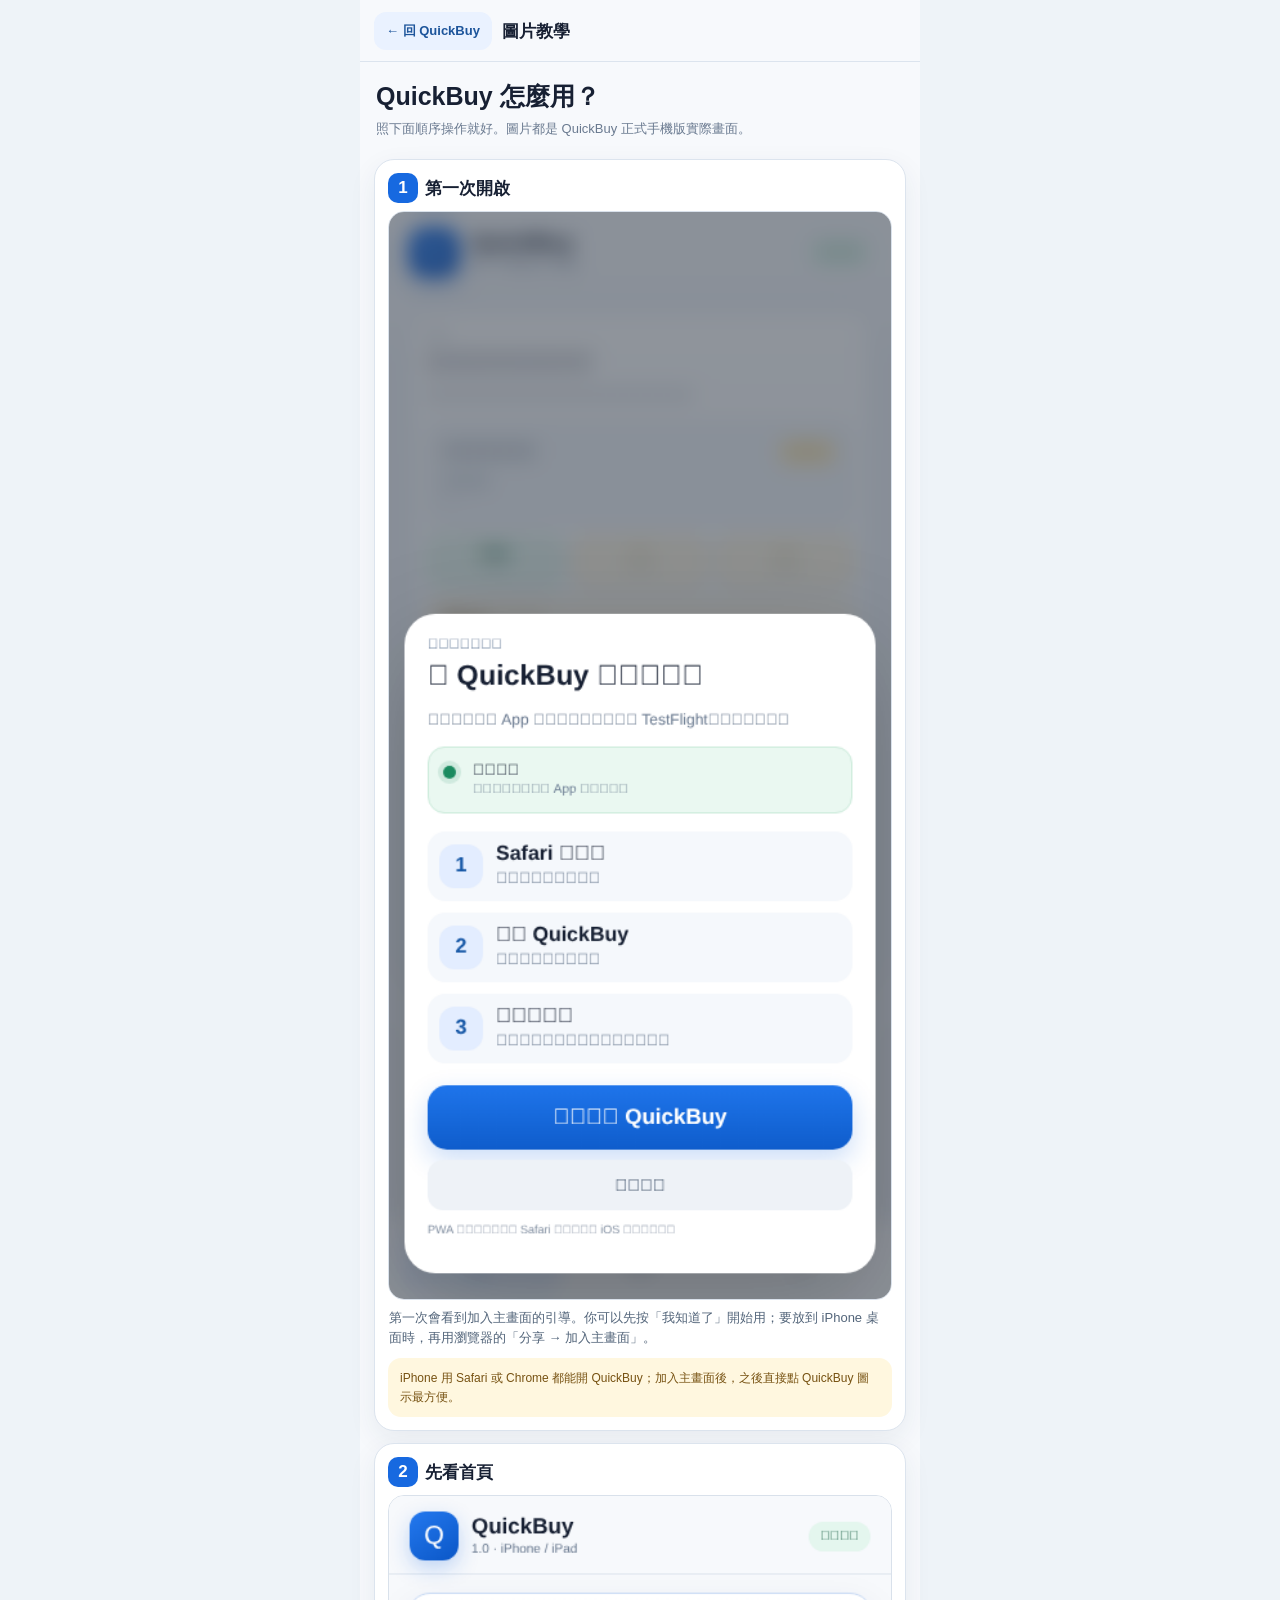
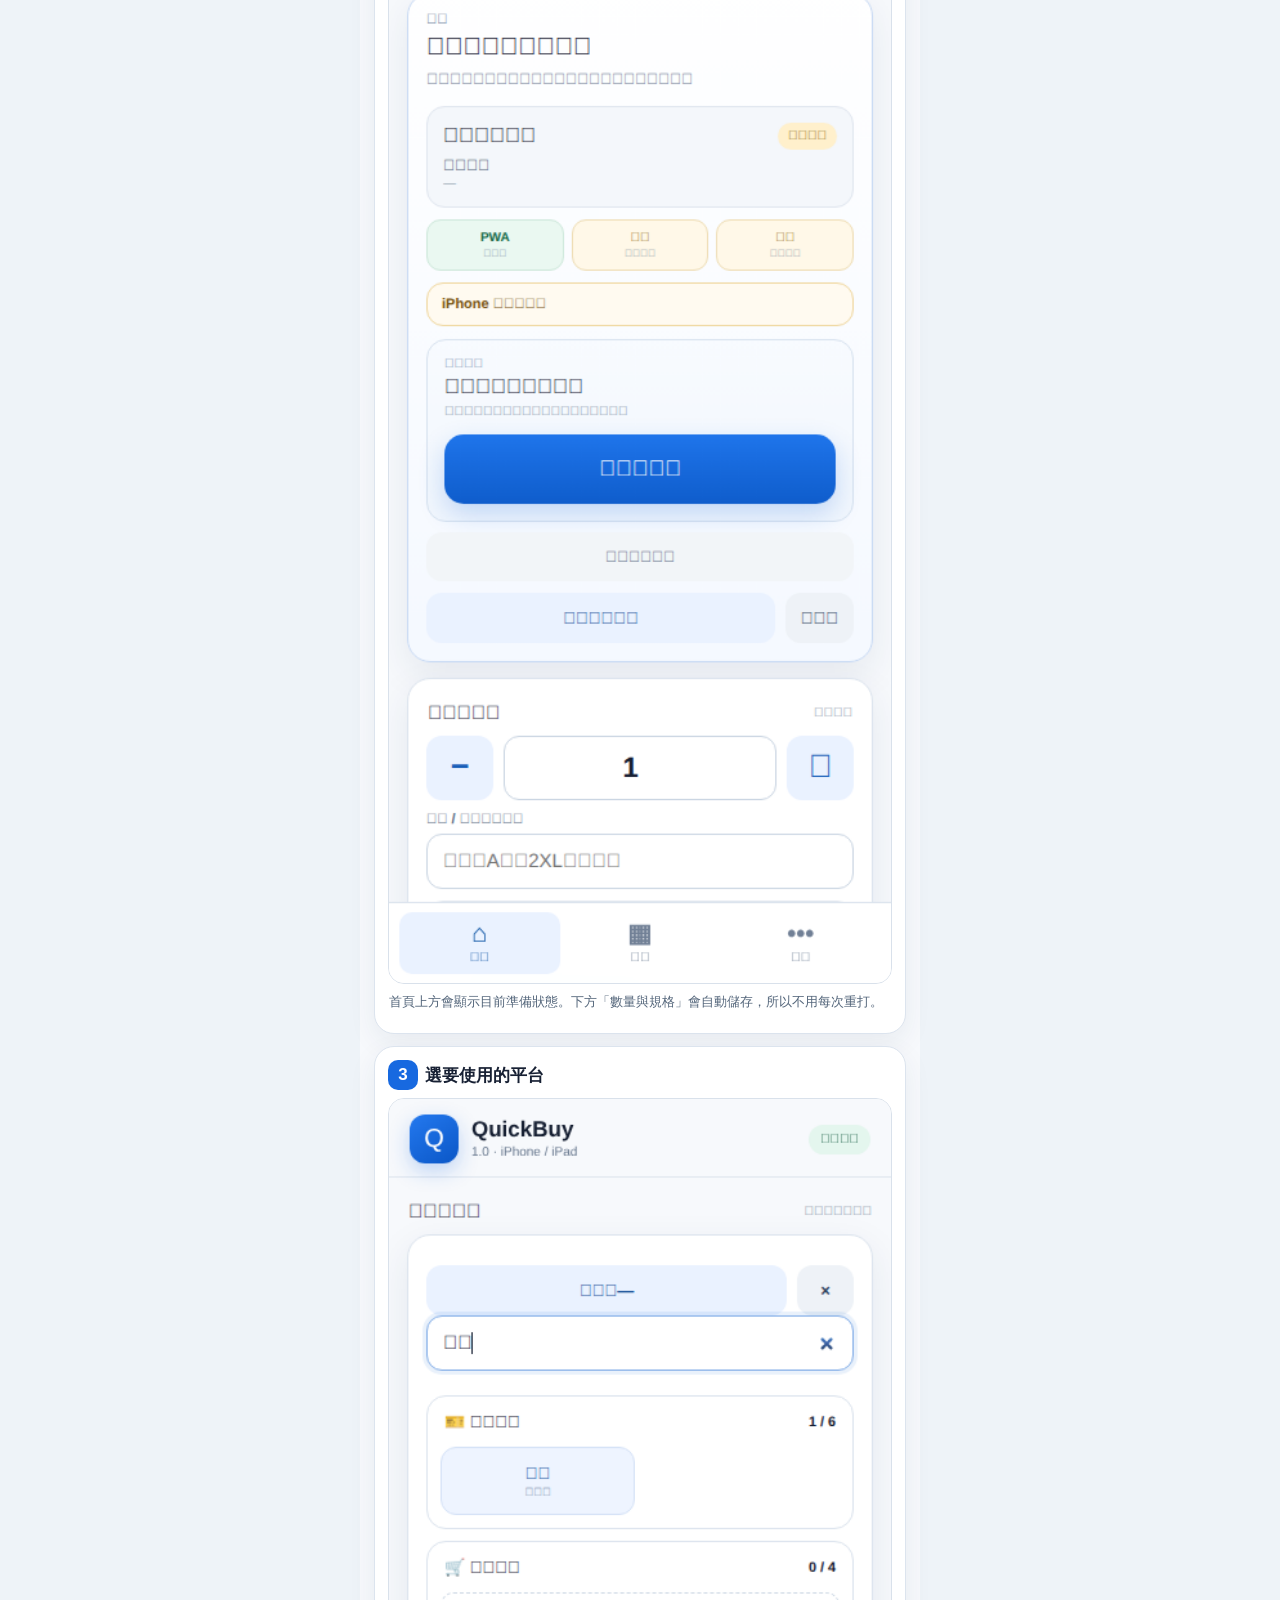
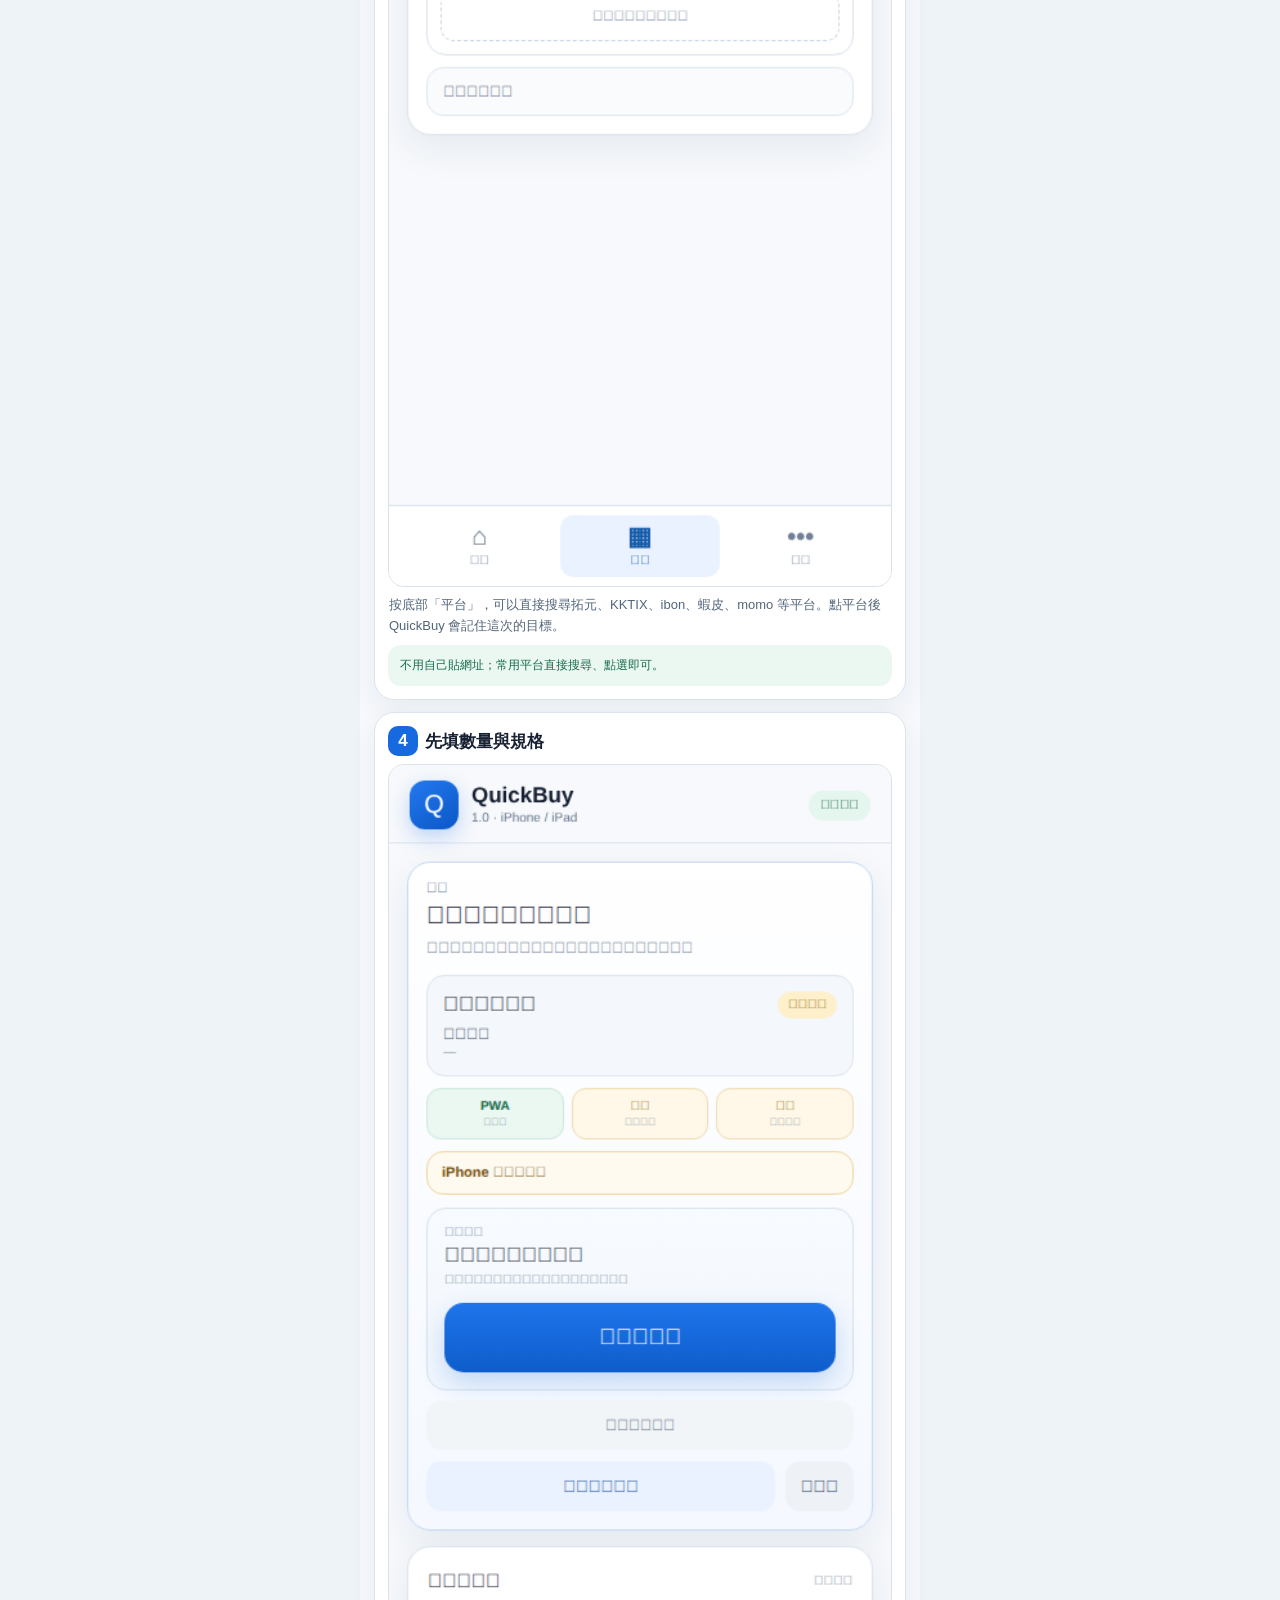
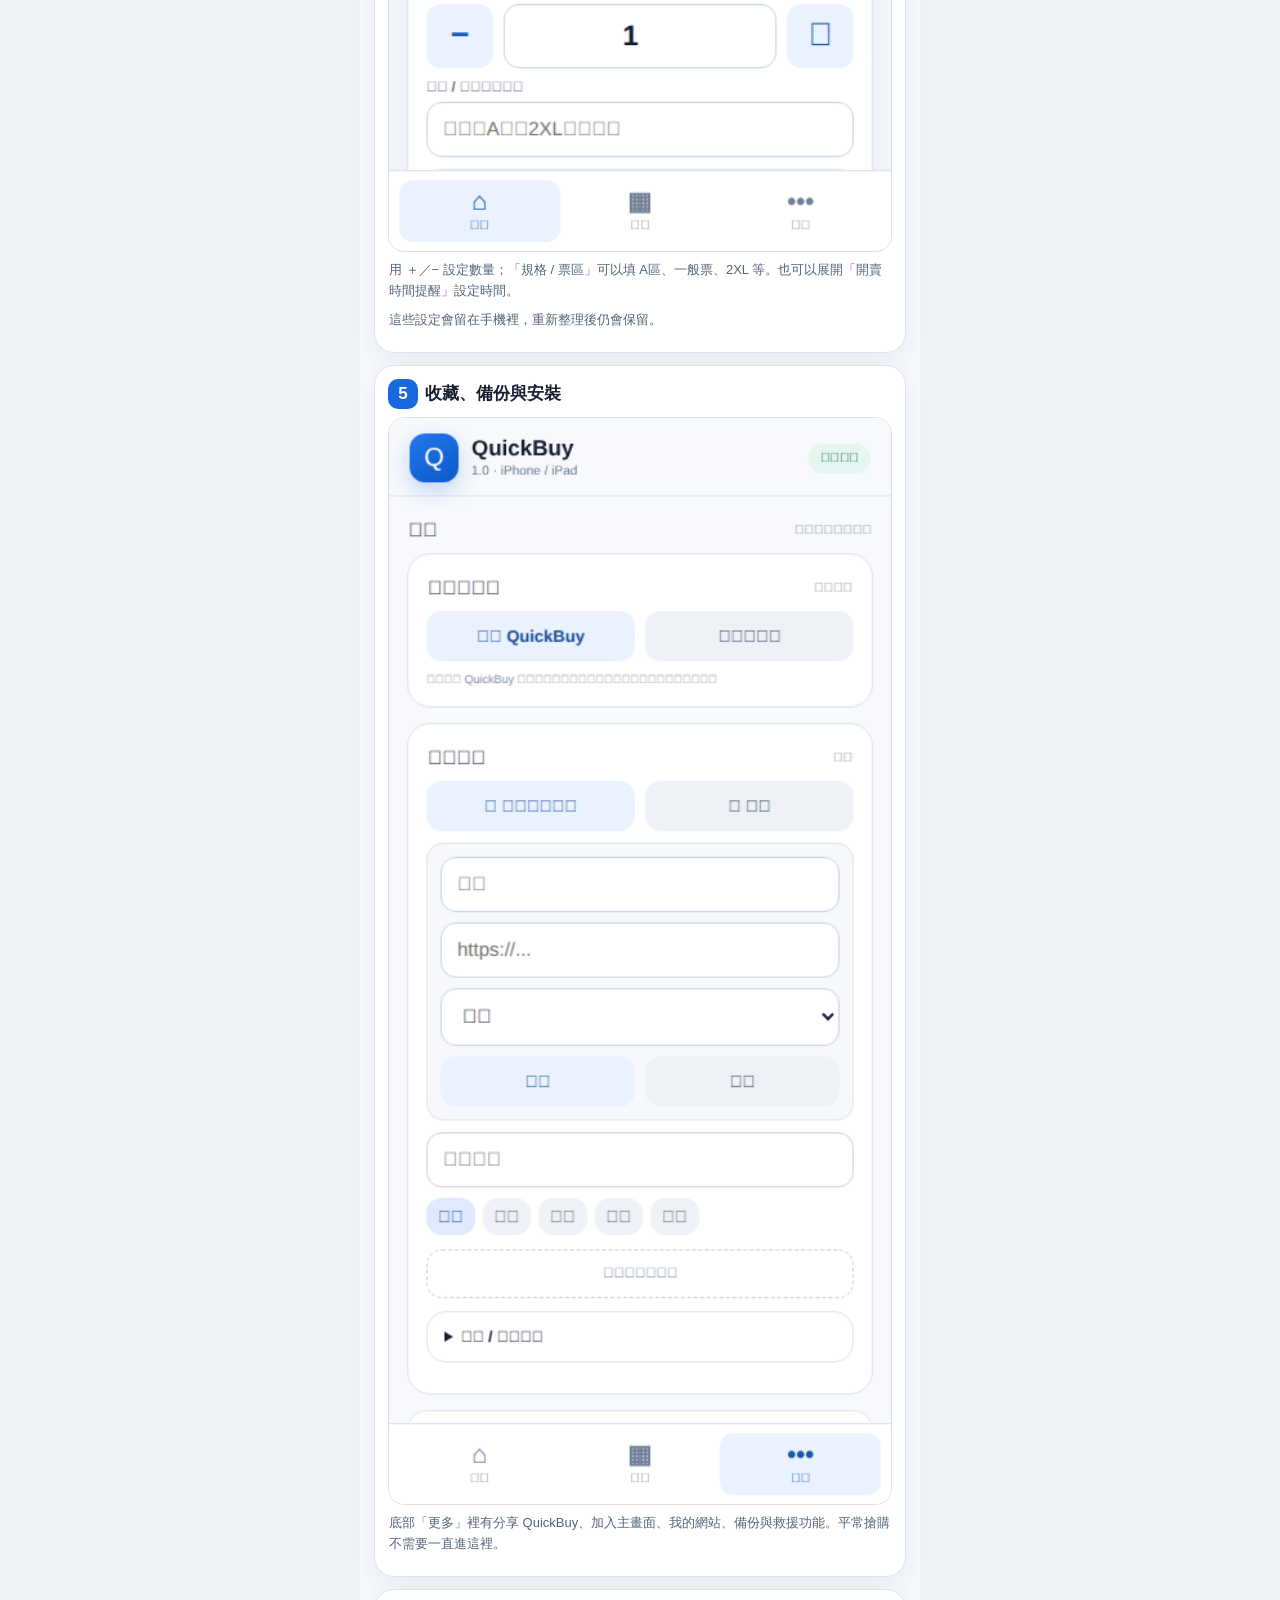
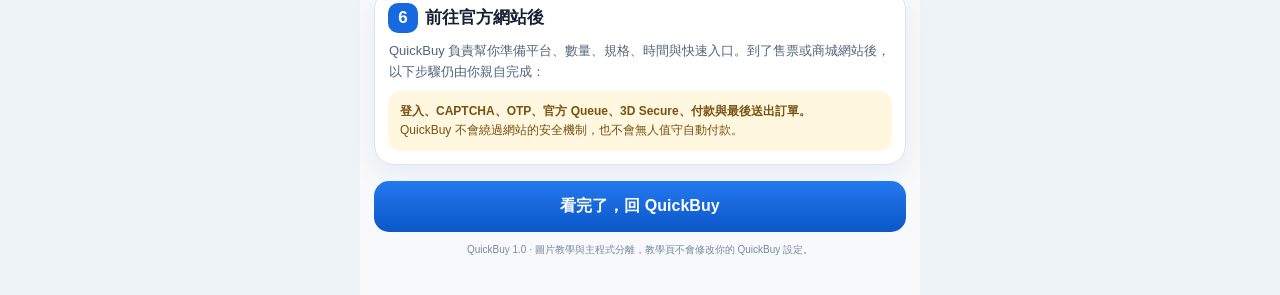
==== docs/tutorial.html @ 71e139f9 "Add standalone QuickBuy image tutorial" ====
<!doctype html>
<html lang="zh-Hant">
<head>
<meta charset="utf-8">
<meta name="viewport" content="width=device-width,initial-scale=1,viewport-fit=cover">
<meta name="theme-color" content="#1769e0">
<title>QuickBuy 圖片教學</title>
<style>
:root{font-family:-apple-system,BlinkMacSystemFont,"SF Pro Text","PingFang TC","Noto Sans TC",sans-serif;color:#172033;background:#eef3f8;--blue:#1769e0;--line:#dce4ee;--muted:#6a7a90}
*{box-sizing:border-box}body{margin:0;background:#eef3f8}.wrap{max-width:560px;margin:0 auto;min-height:100vh;background:#f7f9fc;padding:0 14px calc(28px + env(safe-area-inset-bottom))}
.top{position:sticky;top:0;z-index:10;margin:0 -14px;padding:calc(12px + env(safe-area-inset-top)) 14px 11px;background:#f7f9fcf2;border-bottom:1px solid var(--line);backdrop-filter:blur(14px);display:flex;align-items:center;gap:10px}
.back{display:inline-flex;text-decoration:none;color:#1d559b;background:#eaf2ff;border-radius:12px;padding:10px 12px;font-weight:800;font-size:13px}.top b{font-size:17px}.hero{padding:18px 2px 8px}.hero h1{font-size:25px;margin:0 0 6px}.hero p{margin:0;color:var(--muted);font-size:13px;line-height:1.55}
.step{background:#fff;border:1px solid var(--line);border-radius:20px;padding:13px;margin:12px 0;box-shadow:0 9px 28px rgba(27,51,84,.07)}
.num{display:inline-grid;place-items:center;width:30px;height:30px;border-radius:10px;background:#1769e0;color:#fff;font-weight:900;margin-right:7px}.step h2{display:flex;align-items:center;font-size:17px;margin:0 0 8px}.step p{font-size:13px;color:#53657a;line-height:1.6;margin:8px 1px}
.shot{display:block;width:100%;height:auto;border-radius:16px;border:1px solid #d9e1eb;background:#eef3f8}
.tip{padding:11px 12px;border-radius:13px;background:#fff7df;color:#775212;font-size:12px;line-height:1.55;margin-top:9px}
.good{background:#eaf8f1;color:#176b4b}.cta{display:block;text-align:center;text-decoration:none;background:linear-gradient(#2479ef,#0b57c7);color:#fff;border-radius:15px;padding:15px;font-weight:900;font-size:16px;margin:16px 0 8px}.small{text-align:center;color:#7a899b;font-size:10px;line-height:1.5}
</style>
</head>
<body><main class="wrap">
<header class="top"><a class="back" href="./">← 回 QuickBuy</a><b>圖片教學</b></header>
<section class="hero"><h1>QuickBuy 怎麼用？</h1><p>照下面順序操作就好。圖片都是 QuickBuy 正式手機版實際畫面。</p></section>

<section class="step"><h2><span class="num">1</span>第一次開啟</h2>
<img class="shot" src="tutorial/01-first-open.png" alt="QuickBuy 第一次開啟畫面">
<p>第一次會看到加入主畫面的引導。你可以先按「我知道了」開始用；要放到 iPhone 桌面時，再用瀏覽器的「分享 → 加入主畫面」。</p>
<div class="tip">iPhone 用 Safari 或 Chrome 都能開 QuickBuy；加入主畫面後，之後直接點 QuickBuy 圖示最方便。</div></section>

<section class="step"><h2><span class="num">2</span>先看首頁</h2>
<img class="shot" src="tutorial/02-home.png" alt="QuickBuy 首頁">
<p>首頁上方會顯示目前準備狀態。下方「數量與規格」會自動儲存，所以不用每次重打。</p></section>

<section class="step"><h2><span class="num">3</span>選要使用的平台</h2>
<img class="shot" src="tutorial/03-platform.png" alt="QuickBuy 平台選擇畫面">
<p>按底部「平台」，可以直接搜尋拓元、KKTIX、ibon、蝦皮、momo 等平台。點平台後 QuickBuy 會記住這次的目標。</p>
<div class="tip good">不用自己貼網址；常用平台直接搜尋、點選即可。</div></section>

<section class="step"><h2><span class="num">4</span>先填數量與規格</h2>
<img class="shot" src="tutorial/04-prep.png" alt="QuickBuy 數量與規格設定">
<p>用 ＋／− 設定數量；「規格 / 票區」可以填 A區、一般票、2XL 等。也可以展開「開賣時間提醒」設定時間。</p>
<p>這些設定會留在手機裡，重新整理後仍會保留。</p></section>

<section class="step"><h2><span class="num">5</span>收藏、備份與安裝</h2>
<img class="shot" src="tutorial/05-more.png" alt="QuickBuy 更多功能畫面">
<p>底部「更多」裡有分享 QuickBuy、加入主畫面、我的網站、備份與救援功能。平常搶購不需要一直進這裡。</p></section>

<section class="step"><h2><span class="num">6</span>前往官方網站後</h2>
<p>QuickBuy 負責幫你準備平台、數量、規格、時間與快速入口。到了售票或商城網站後，以下步驟仍由你親自完成：</p>
<div class="tip"><b>登入、CAPTCHA、OTP、官方 Queue、3D Secure、付款與最後送出訂單。</b><br>QuickBuy 不會繞過網站的安全機制，也不會無人值守自動付款。</div></section>

<a class="cta" href="./">看完了，回 QuickBuy</a>
<p class="small">QuickBuy 1.0 · 圖片教學與主程式分離，教學頁不會修改你的 QuickBuy 設定。</p>
</main></body></html>
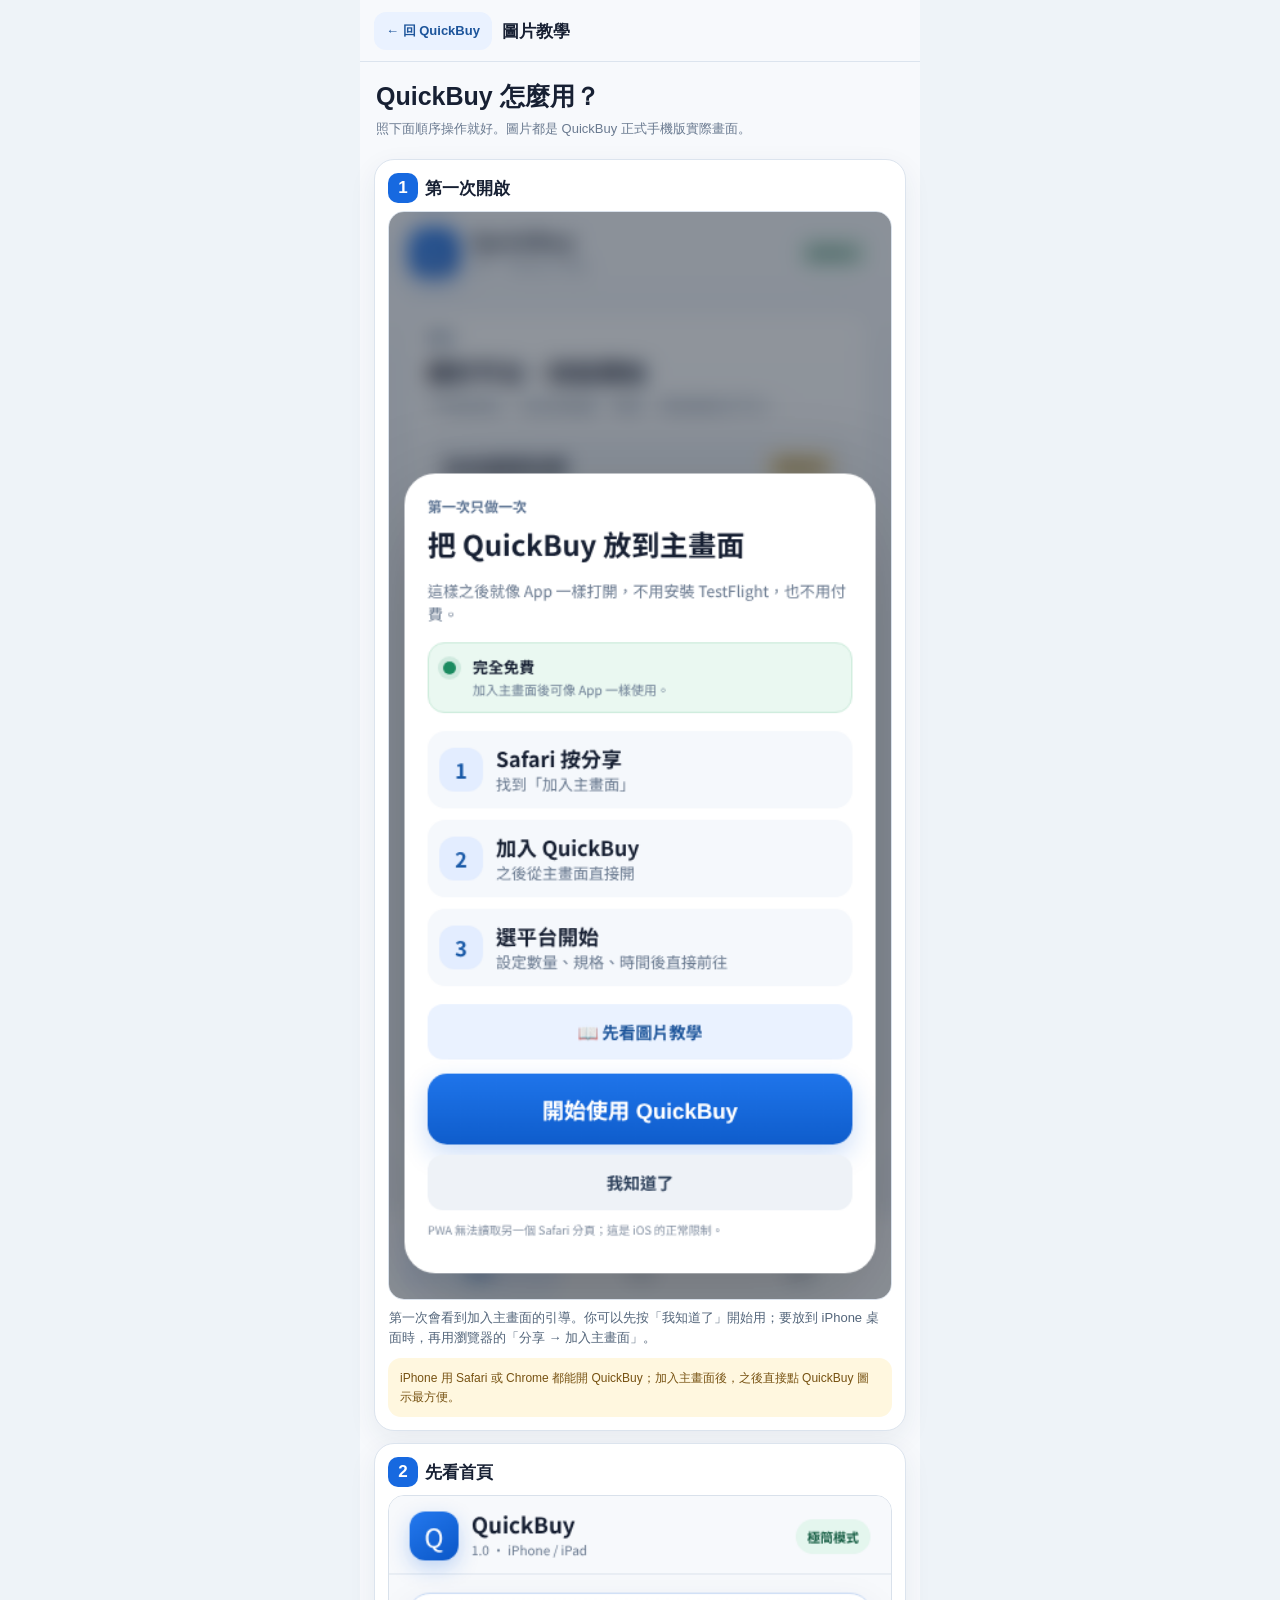
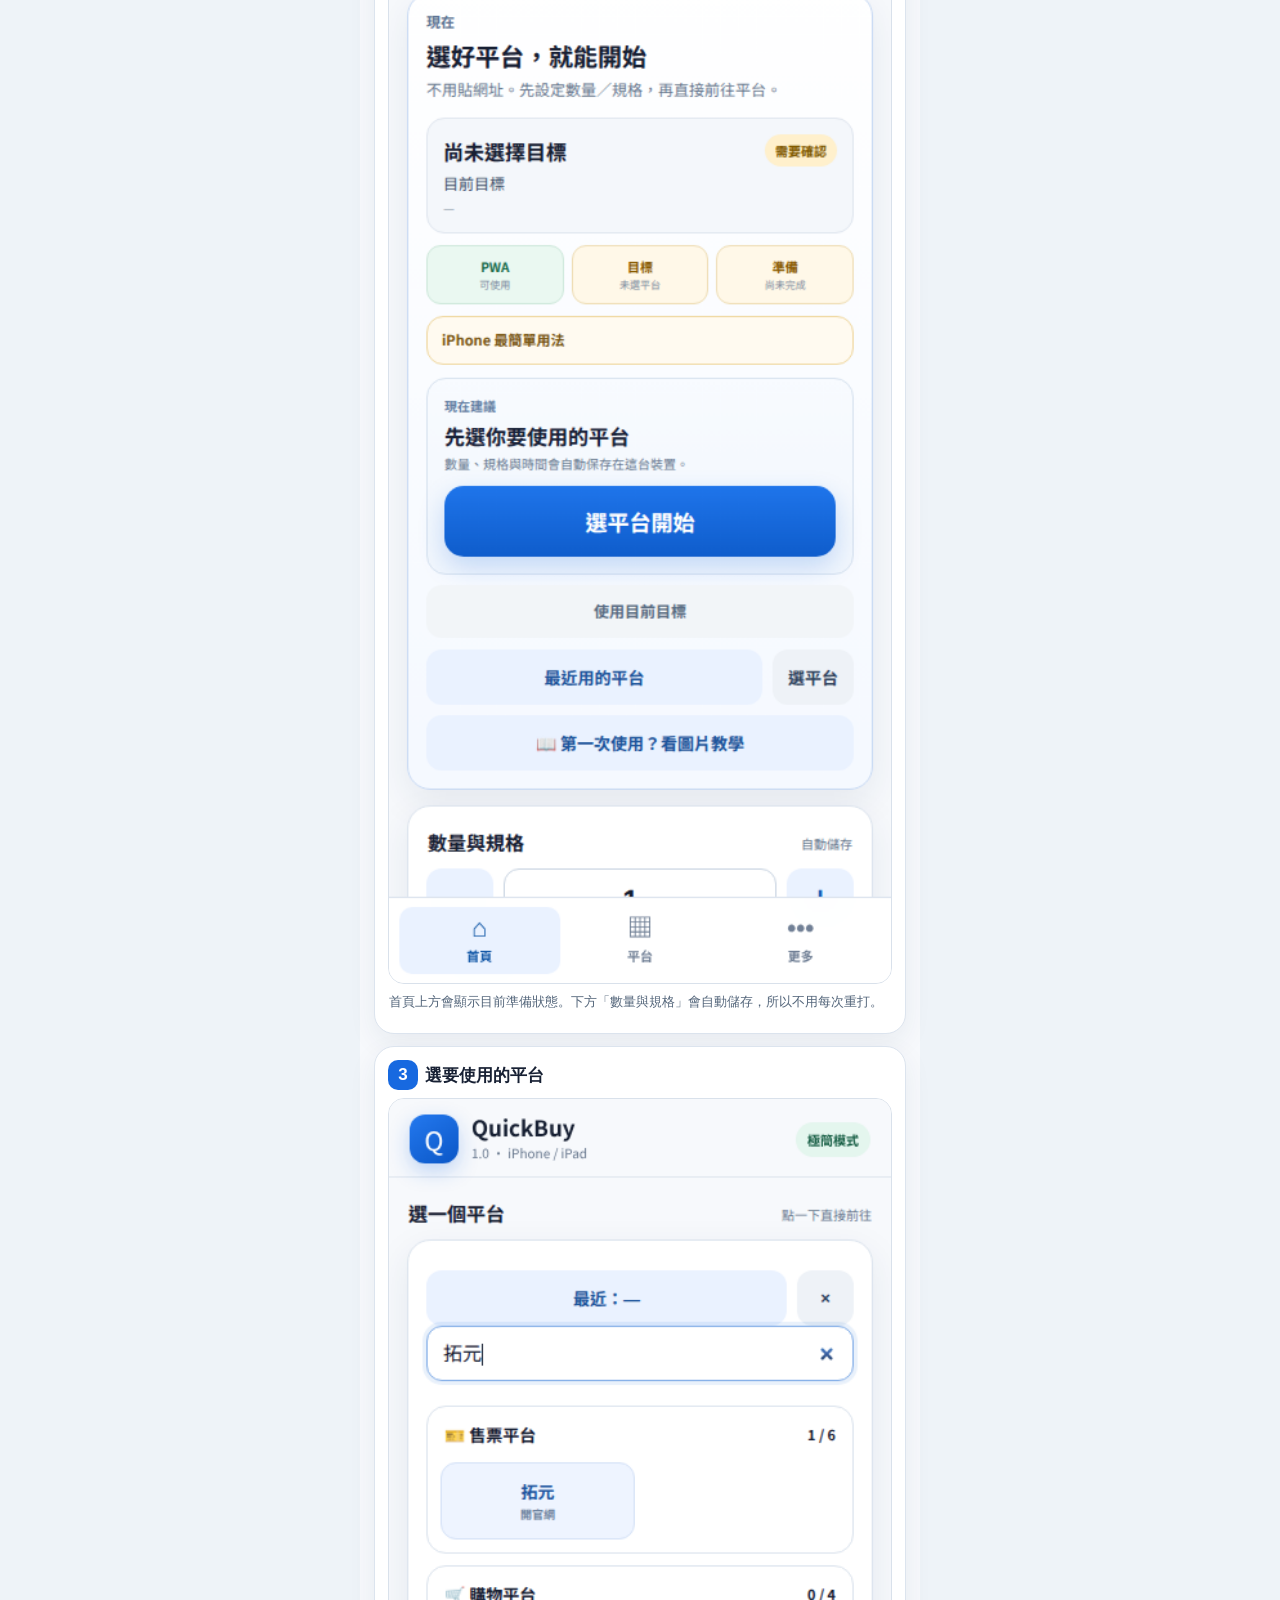
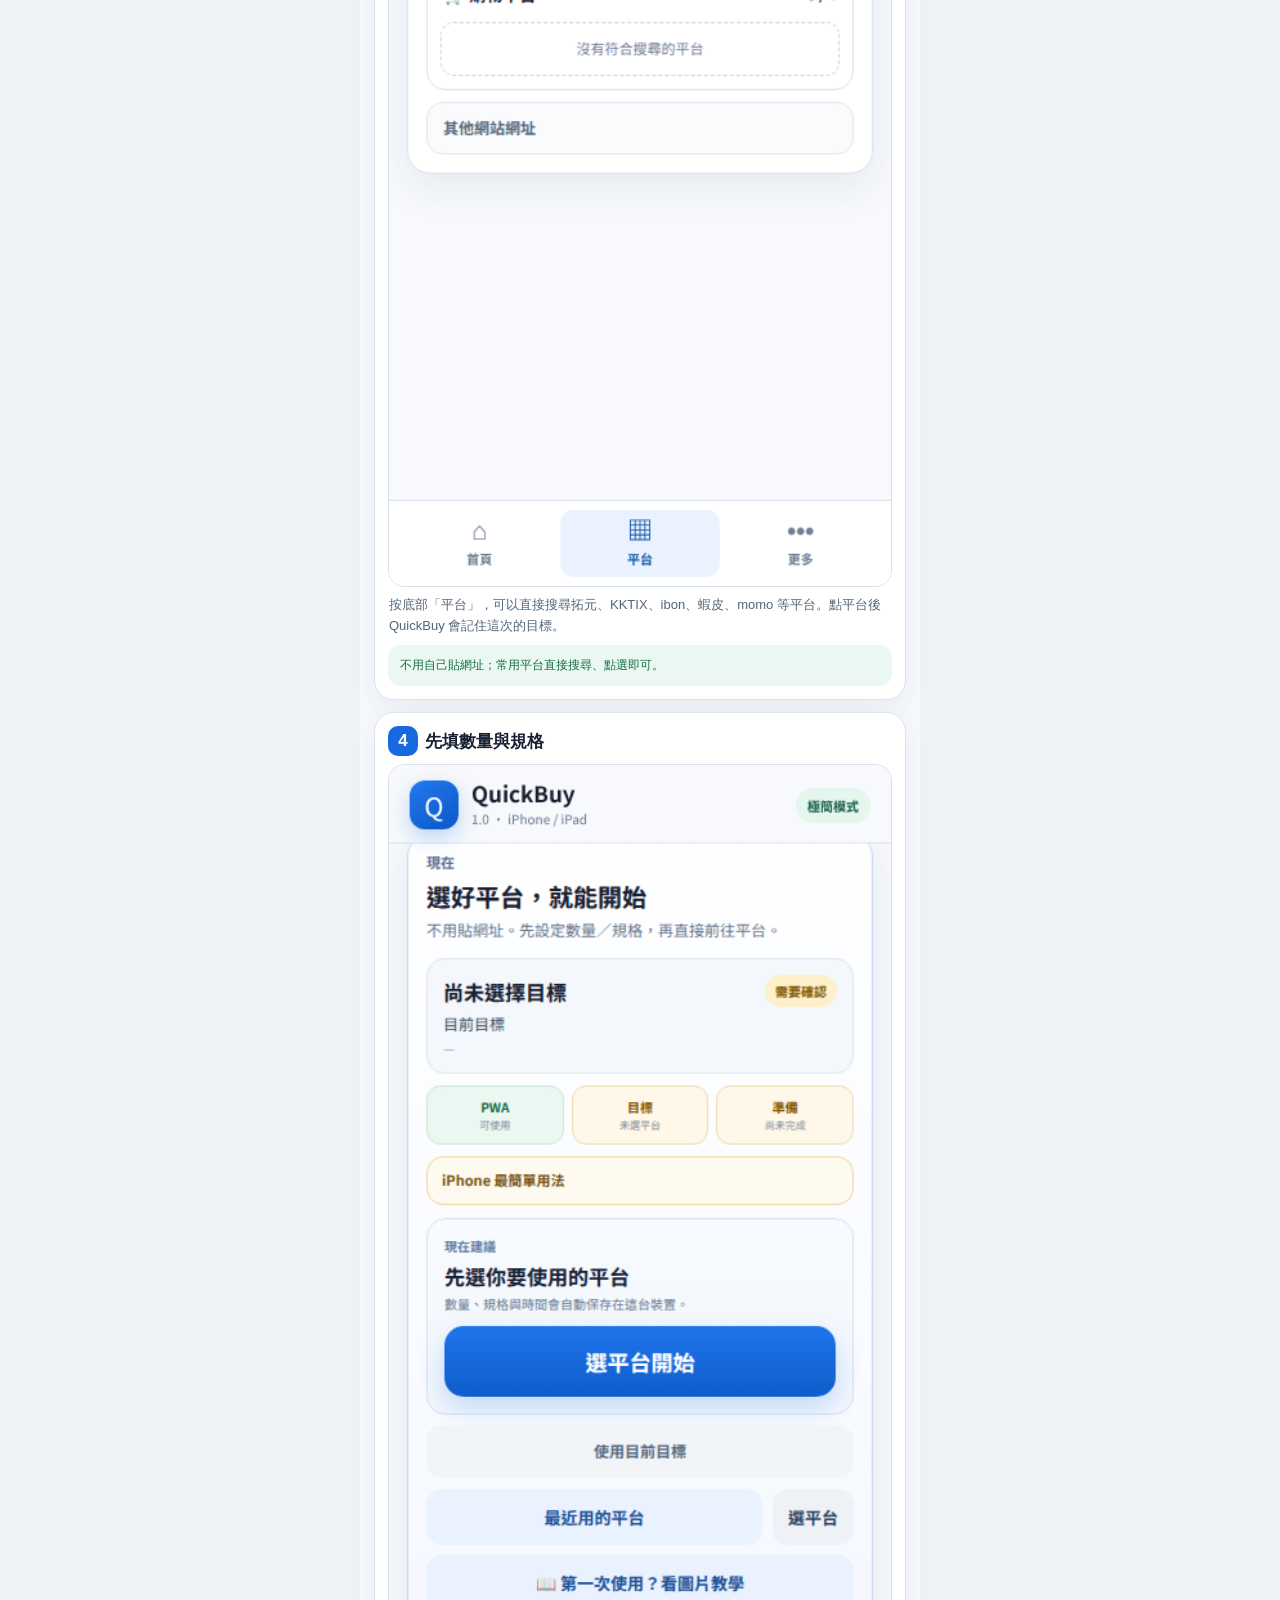
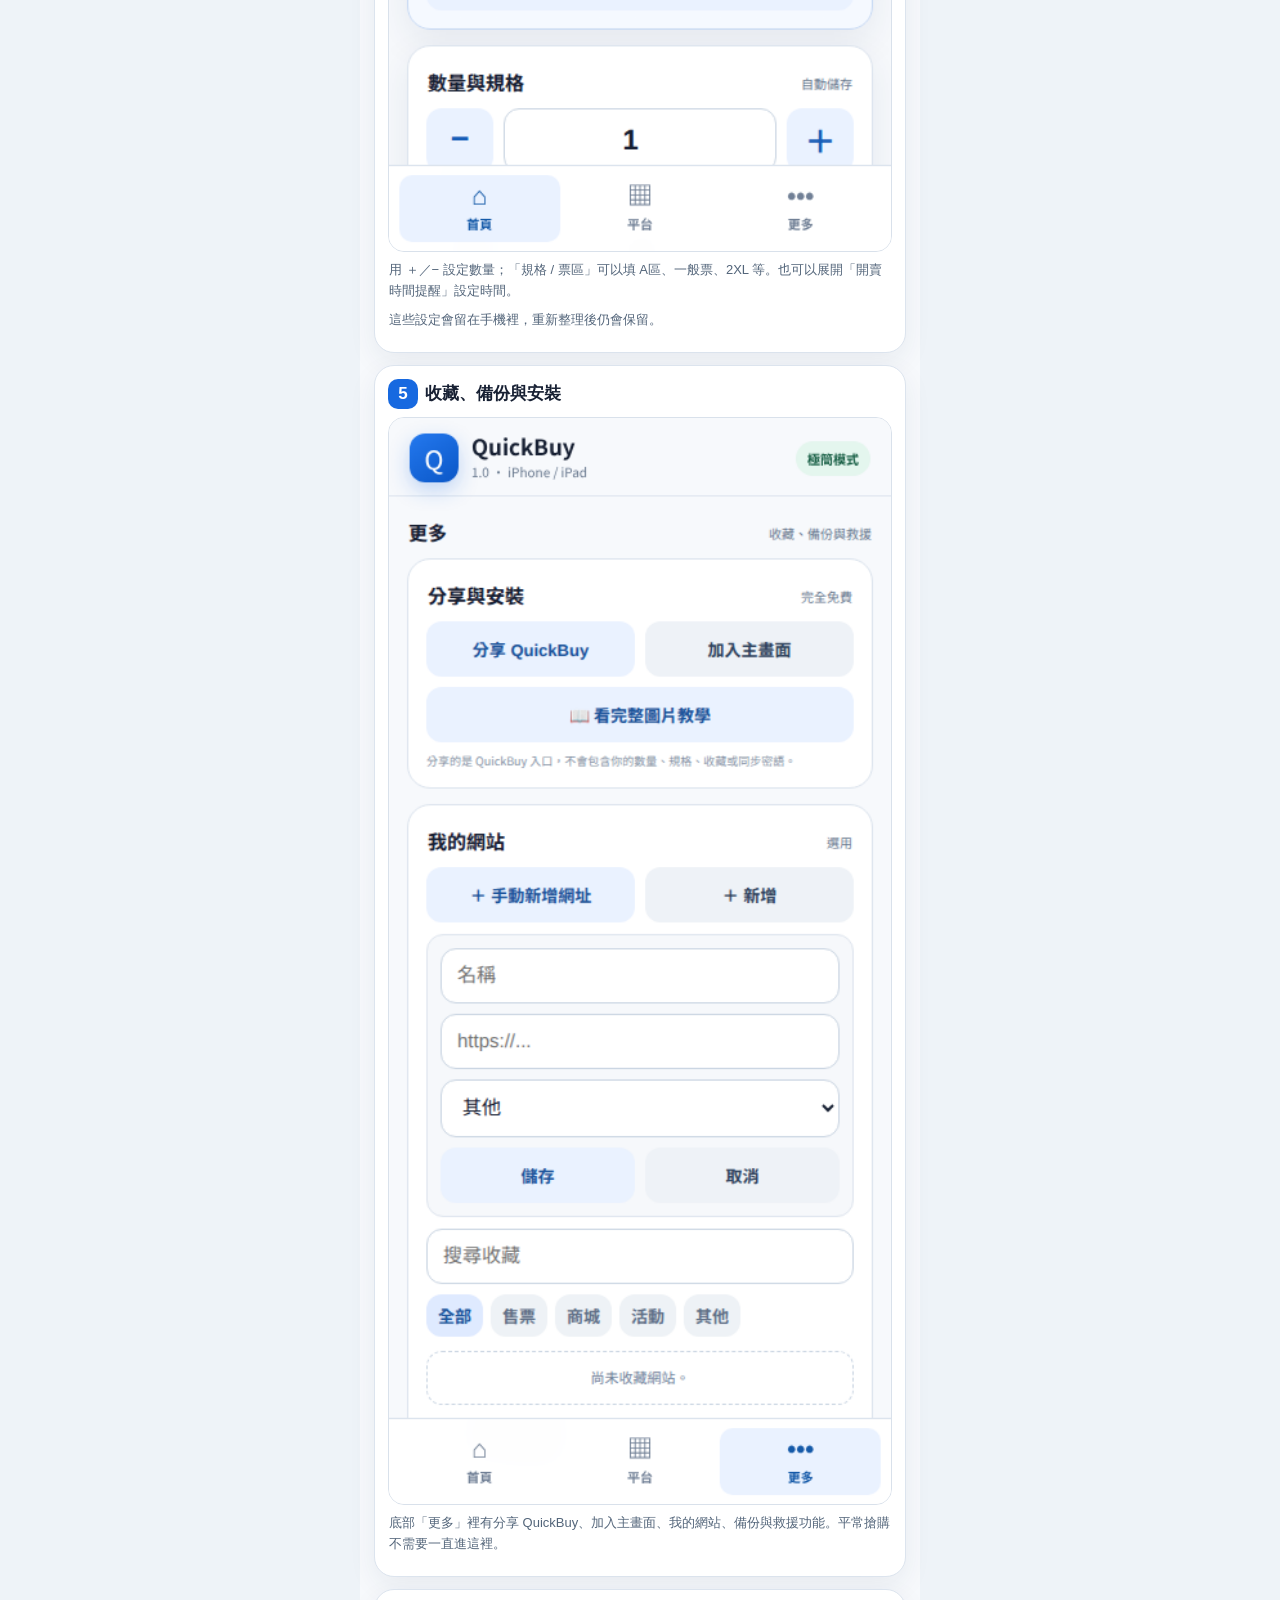
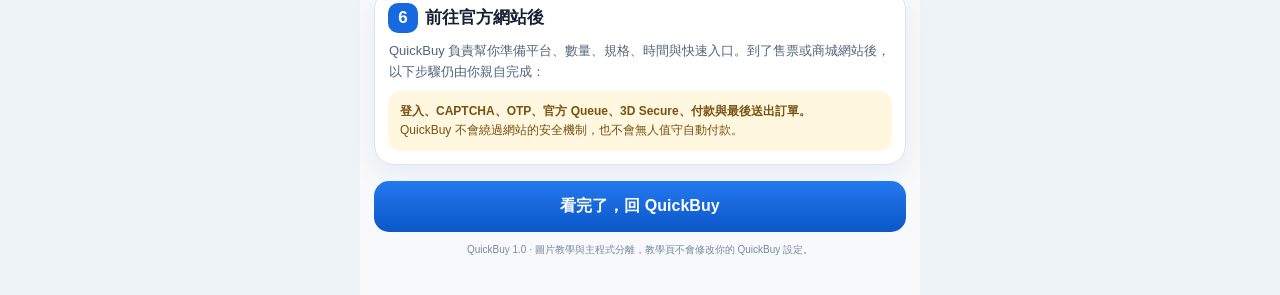
==== commit f4ee2710: "Deploy corrected Traditional Chinese tutorial images" ====
--- a/docs/tutorial.html
+++ b/docs/tutorial.html
@@ -50,4 +50,5 @@
 
 <a class="cta" href="./">看完了，回 QuickBuy</a>
 <p class="small">QuickBuy 1.0 · 圖片教學與主程式分離，教學頁不會修改你的 QuickBuy 設定。</p>
-</main></body></html>+</main><!-- tutorial screenshots refreshed with Noto Sans CJK TC -->
+</body></html>
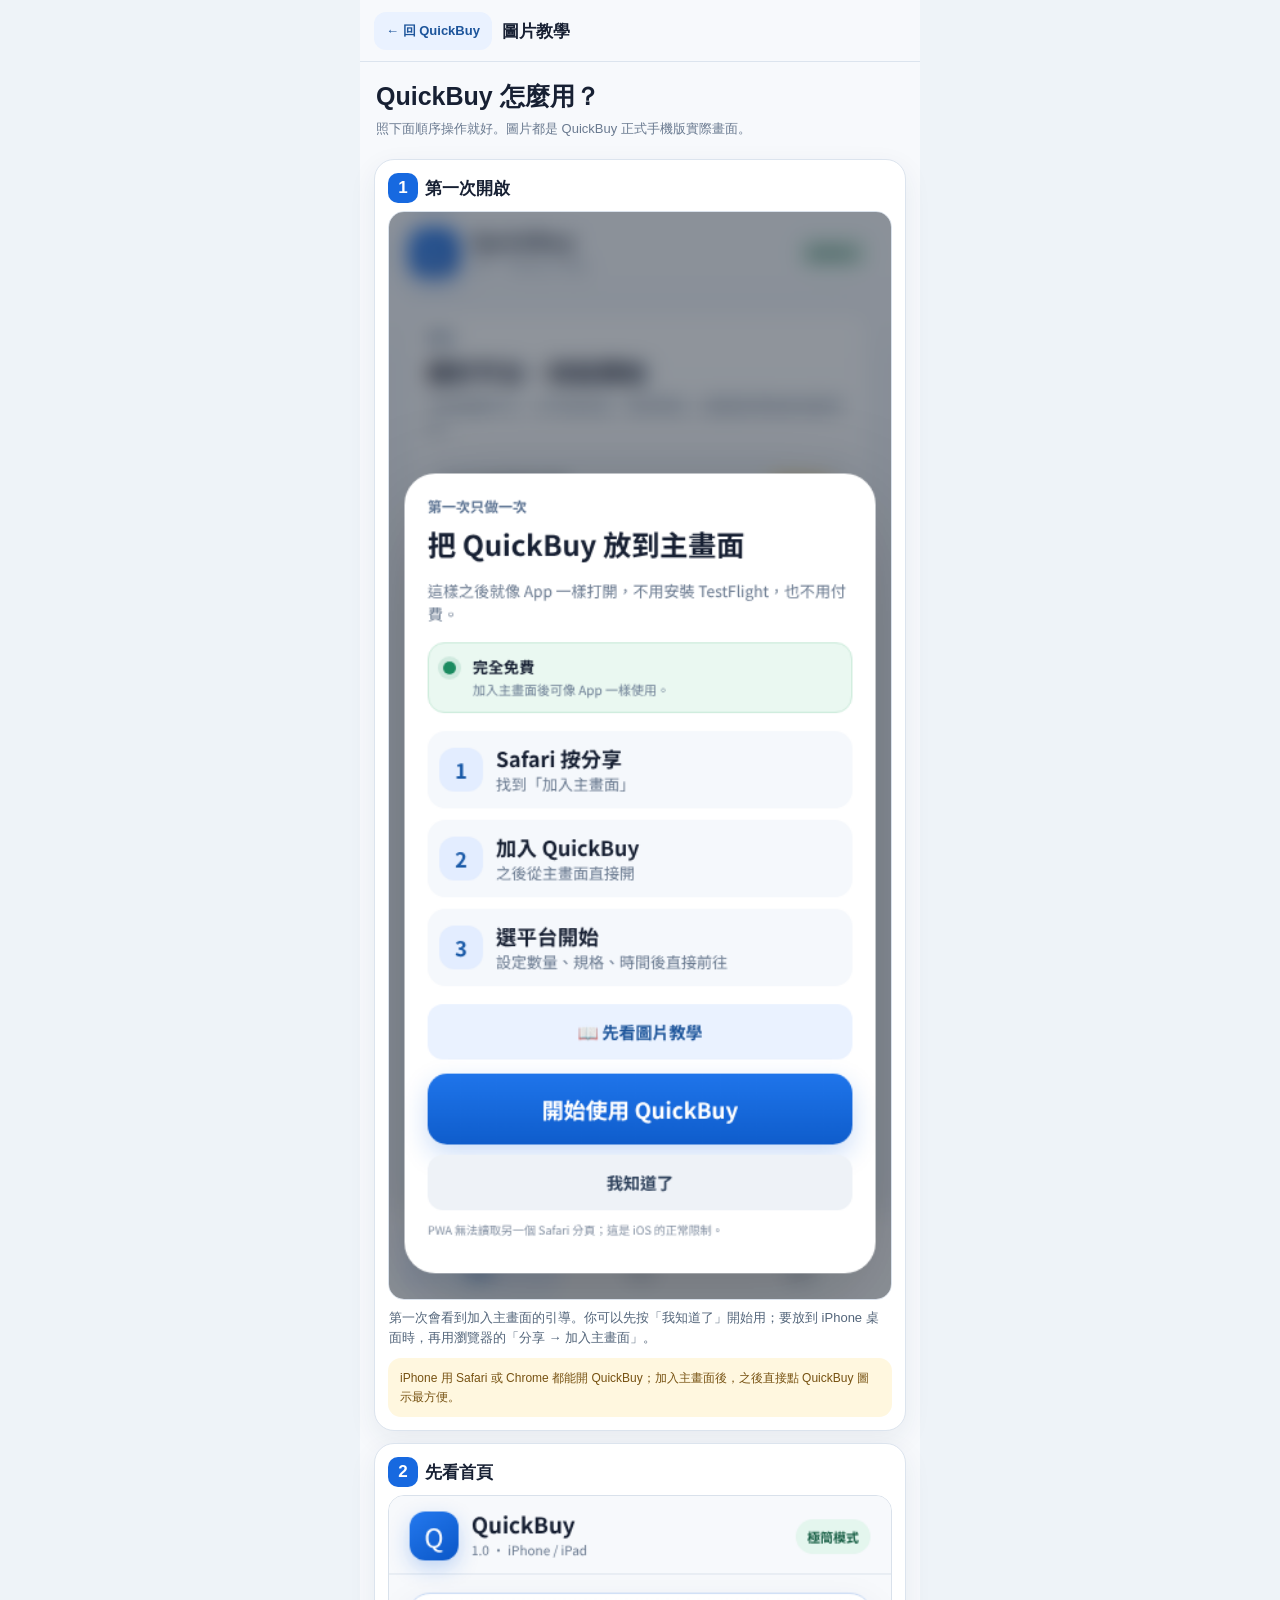
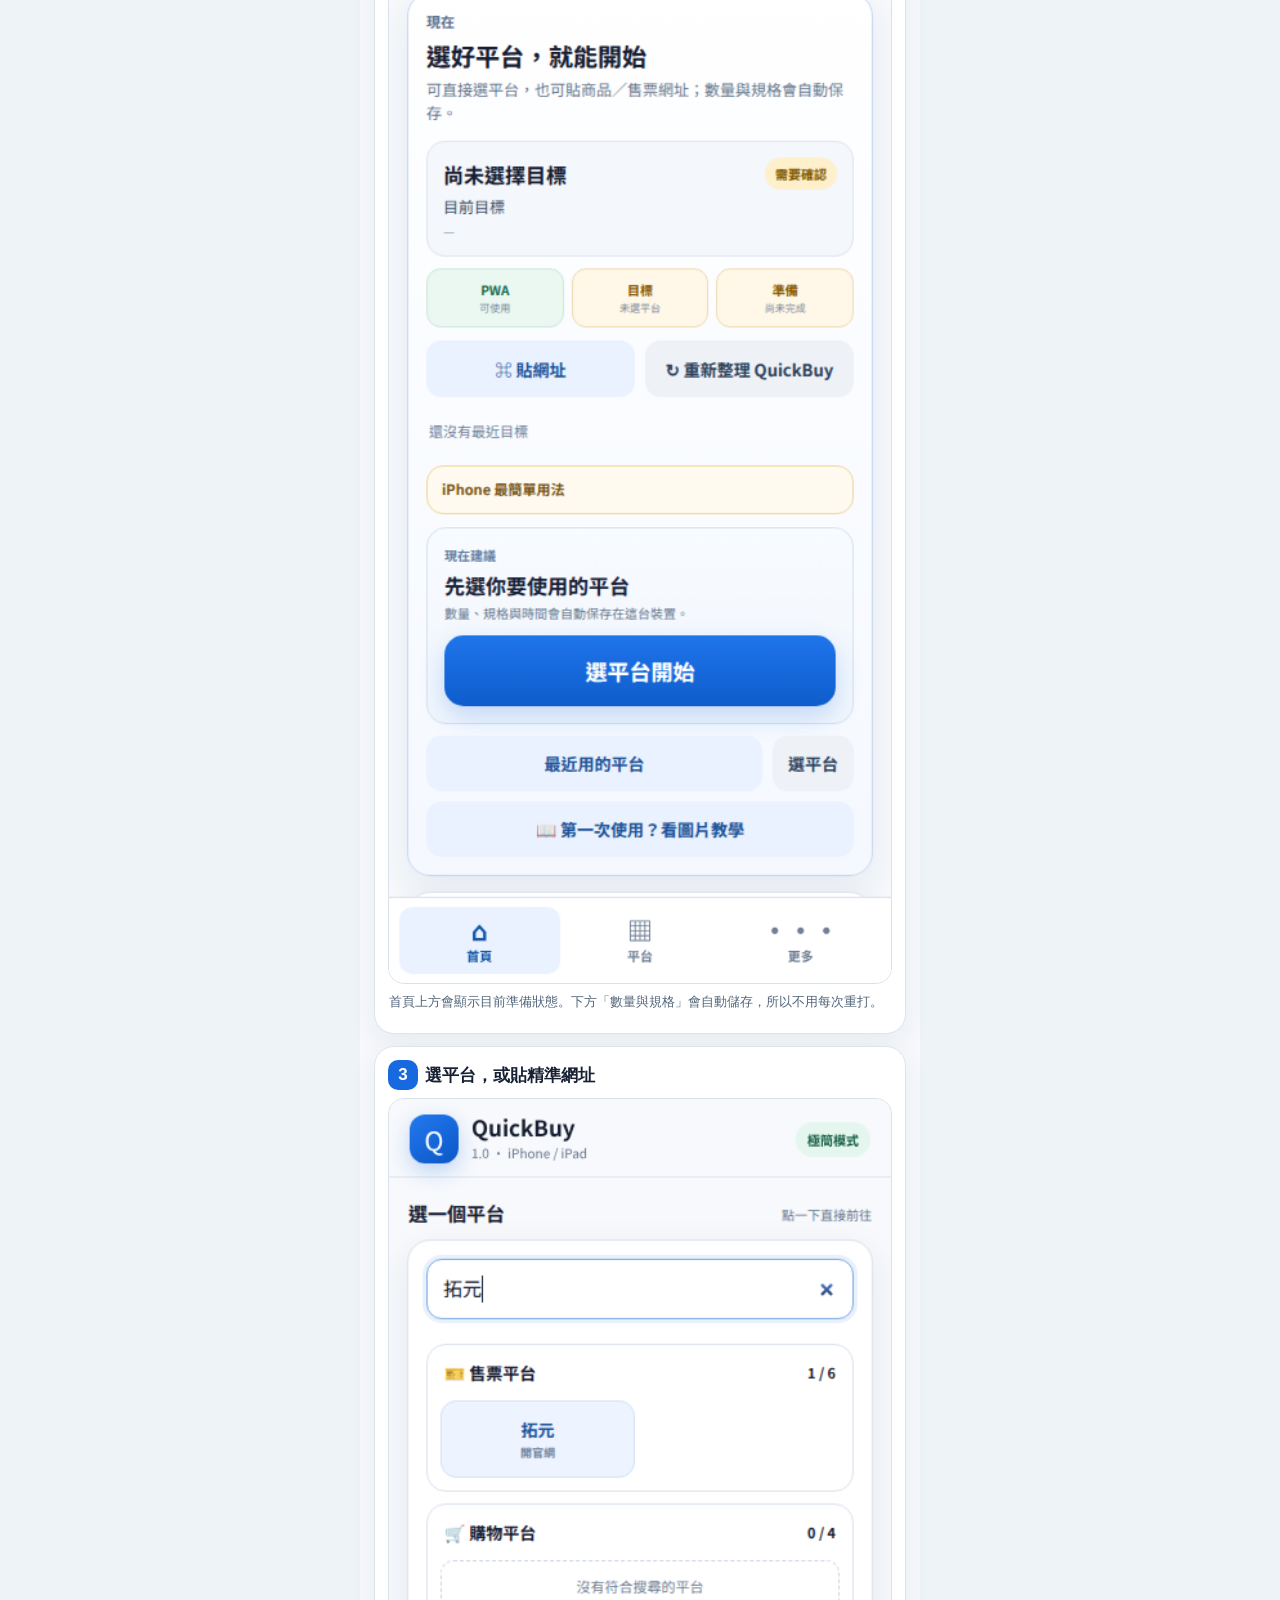
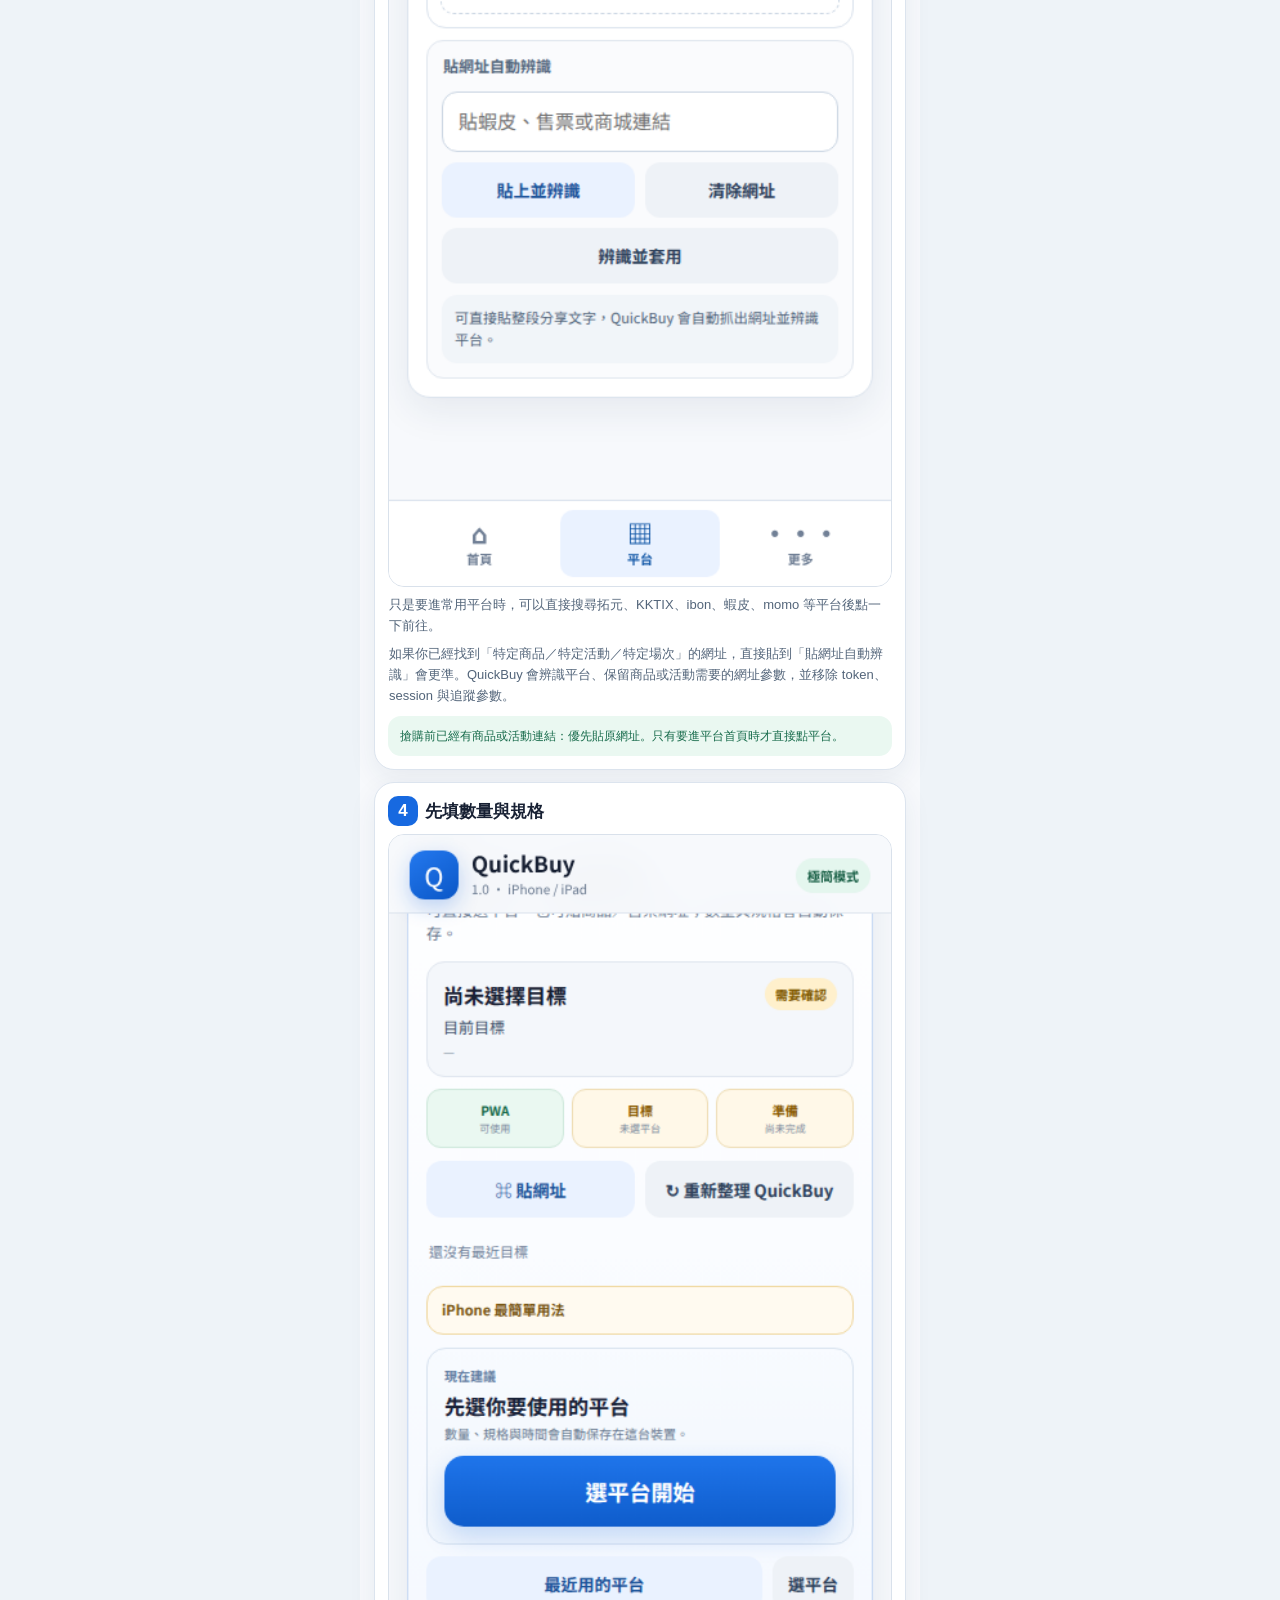
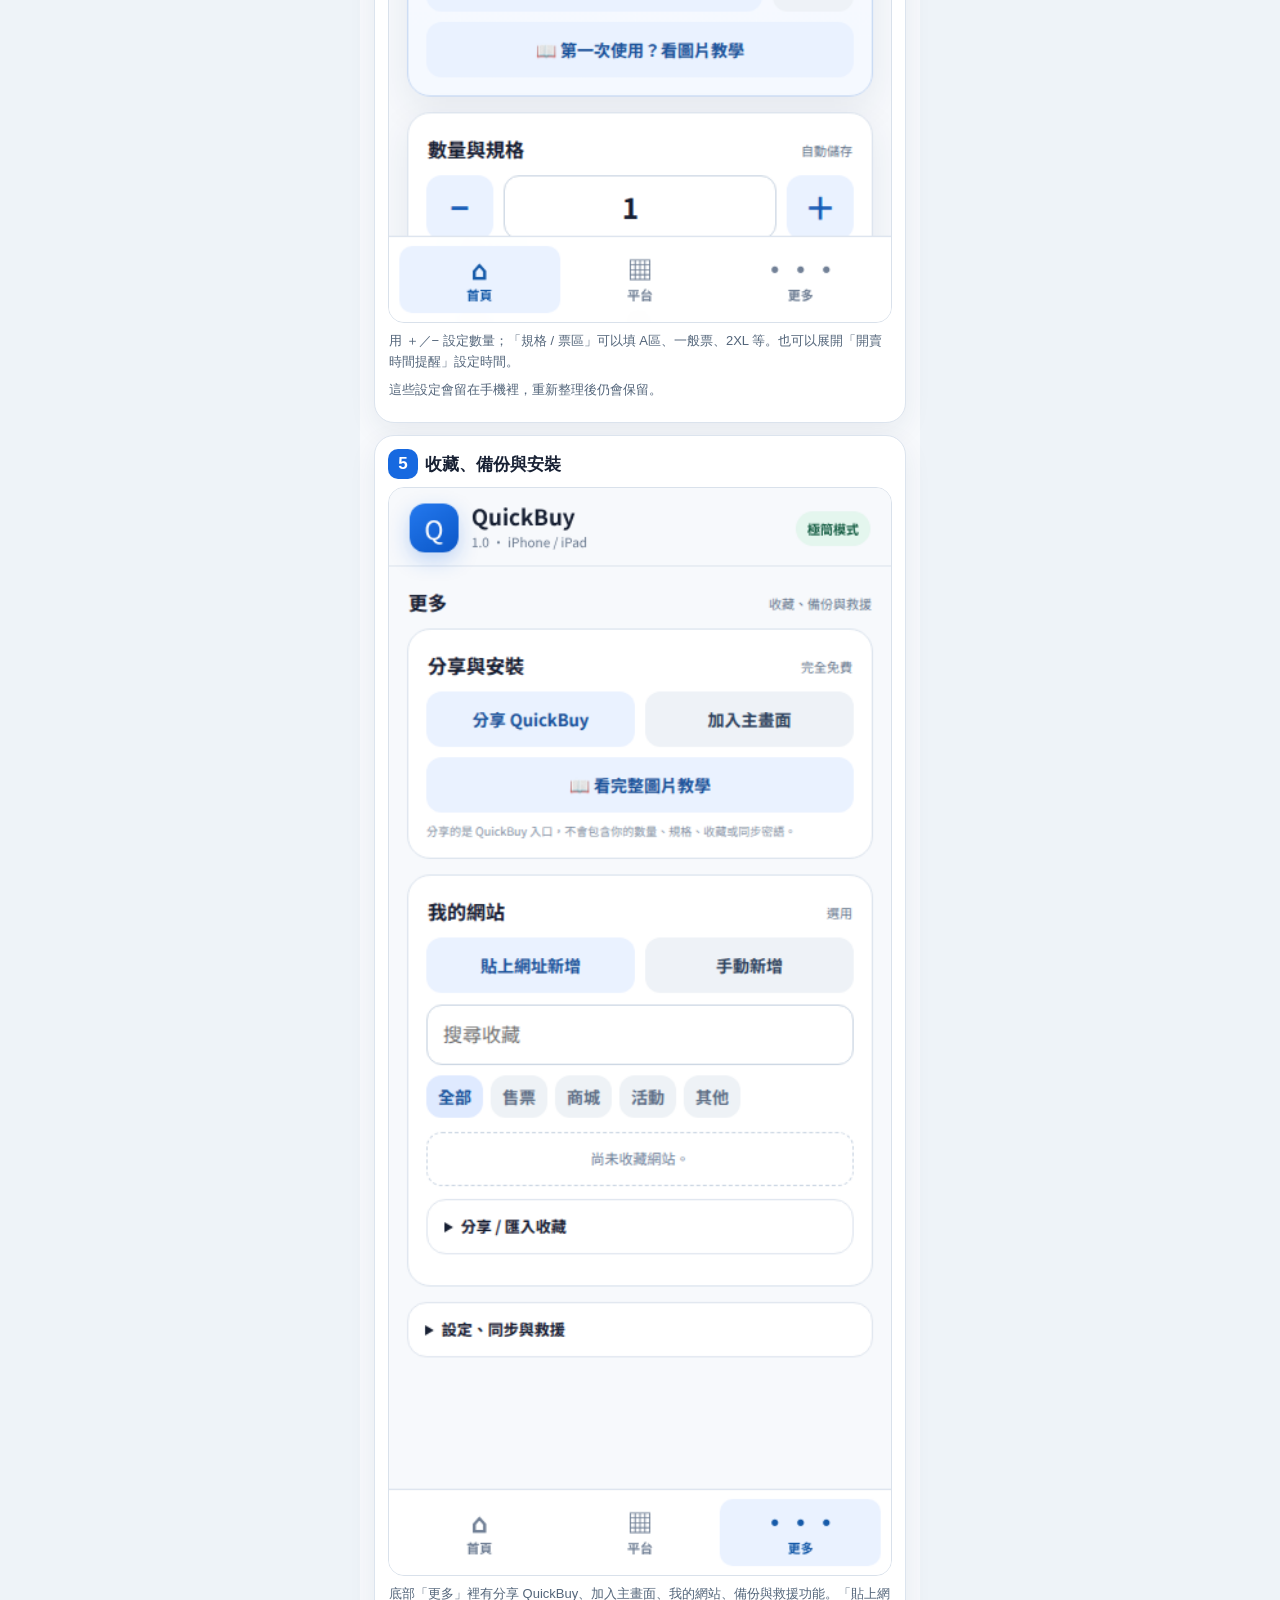
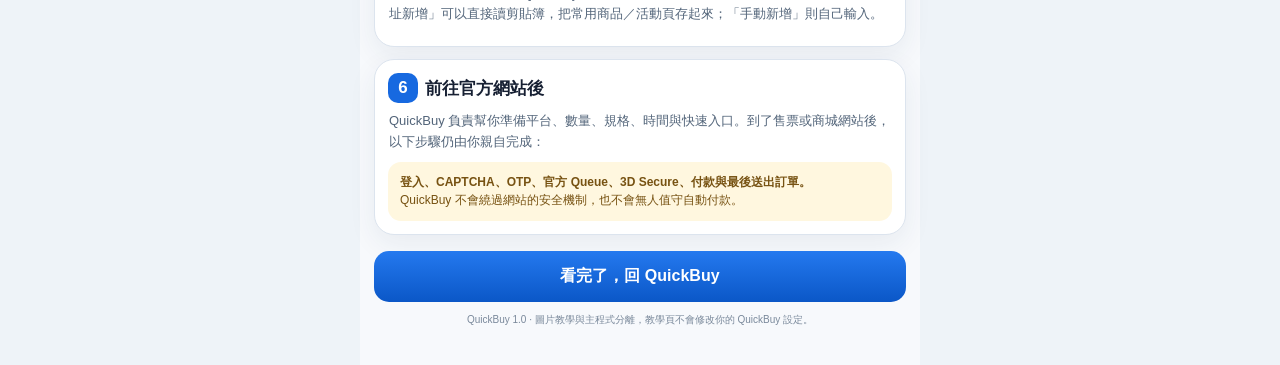
==== commit a243ff46: "Align tutorial with exact URL workflow" ====
--- a/docs/tutorial.html
+++ b/docs/tutorial.html
@@ -30,10 +30,11 @@
 <img class="shot" src="tutorial/02-home.png" alt="QuickBuy 首頁">
 <p>首頁上方會顯示目前準備狀態。下方「數量與規格」會自動儲存，所以不用每次重打。</p></section>
 
-<section class="step"><h2><span class="num">3</span>選要使用的平台</h2>
-<img class="shot" src="tutorial/03-platform.png" alt="QuickBuy 平台選擇畫面">
-<p>按底部「平台」，可以直接搜尋拓元、KKTIX、ibon、蝦皮、momo 等平台。點平台後 QuickBuy 會記住這次的目標。</p>
-<div class="tip good">不用自己貼網址；常用平台直接搜尋、點選即可。</div></section>
+<section class="step"><h2><span class="num">3</span>選平台，或貼精準網址</h2>
+<img class="shot" src="tutorial/03-platform.png" alt="QuickBuy 平台選擇與貼網址畫面">
+<p>只是要進常用平台時，可以直接搜尋拓元、KKTIX、ibon、蝦皮、momo 等平台後點一下前往。</p>
+<p>如果你已經找到「特定商品／特定活動／特定場次」的網址，直接貼到「貼網址自動辨識」會更準。QuickBuy 會辨識平台、保留商品或活動需要的網址參數，並移除 token、session 與追蹤參數。</p>
+<div class="tip good">搶購前已經有商品或活動連結：優先貼原網址。只有要進平台首頁時才直接點平台。</div></section>
 
 <section class="step"><h2><span class="num">4</span>先填數量與規格</h2>
 <img class="shot" src="tutorial/04-prep.png" alt="QuickBuy 數量與規格設定">
@@ -42,7 +43,7 @@
 
 <section class="step"><h2><span class="num">5</span>收藏、備份與安裝</h2>
 <img class="shot" src="tutorial/05-more.png" alt="QuickBuy 更多功能畫面">
-<p>底部「更多」裡有分享 QuickBuy、加入主畫面、我的網站、備份與救援功能。平常搶購不需要一直進這裡。</p></section>
+<p>底部「更多」裡有分享 QuickBuy、加入主畫面、我的網站、備份與救援功能。「貼上網址新增」可以直接讀剪貼簿，把常用商品／活動頁存起來；「手動新增」則自己輸入。</p></section>
 
 <section class="step"><h2><span class="num">6</span>前往官方網站後</h2>
 <p>QuickBuy 負責幫你準備平台、數量、規格、時間與快速入口。到了售票或商城網站後，以下步驟仍由你親自完成：</p>
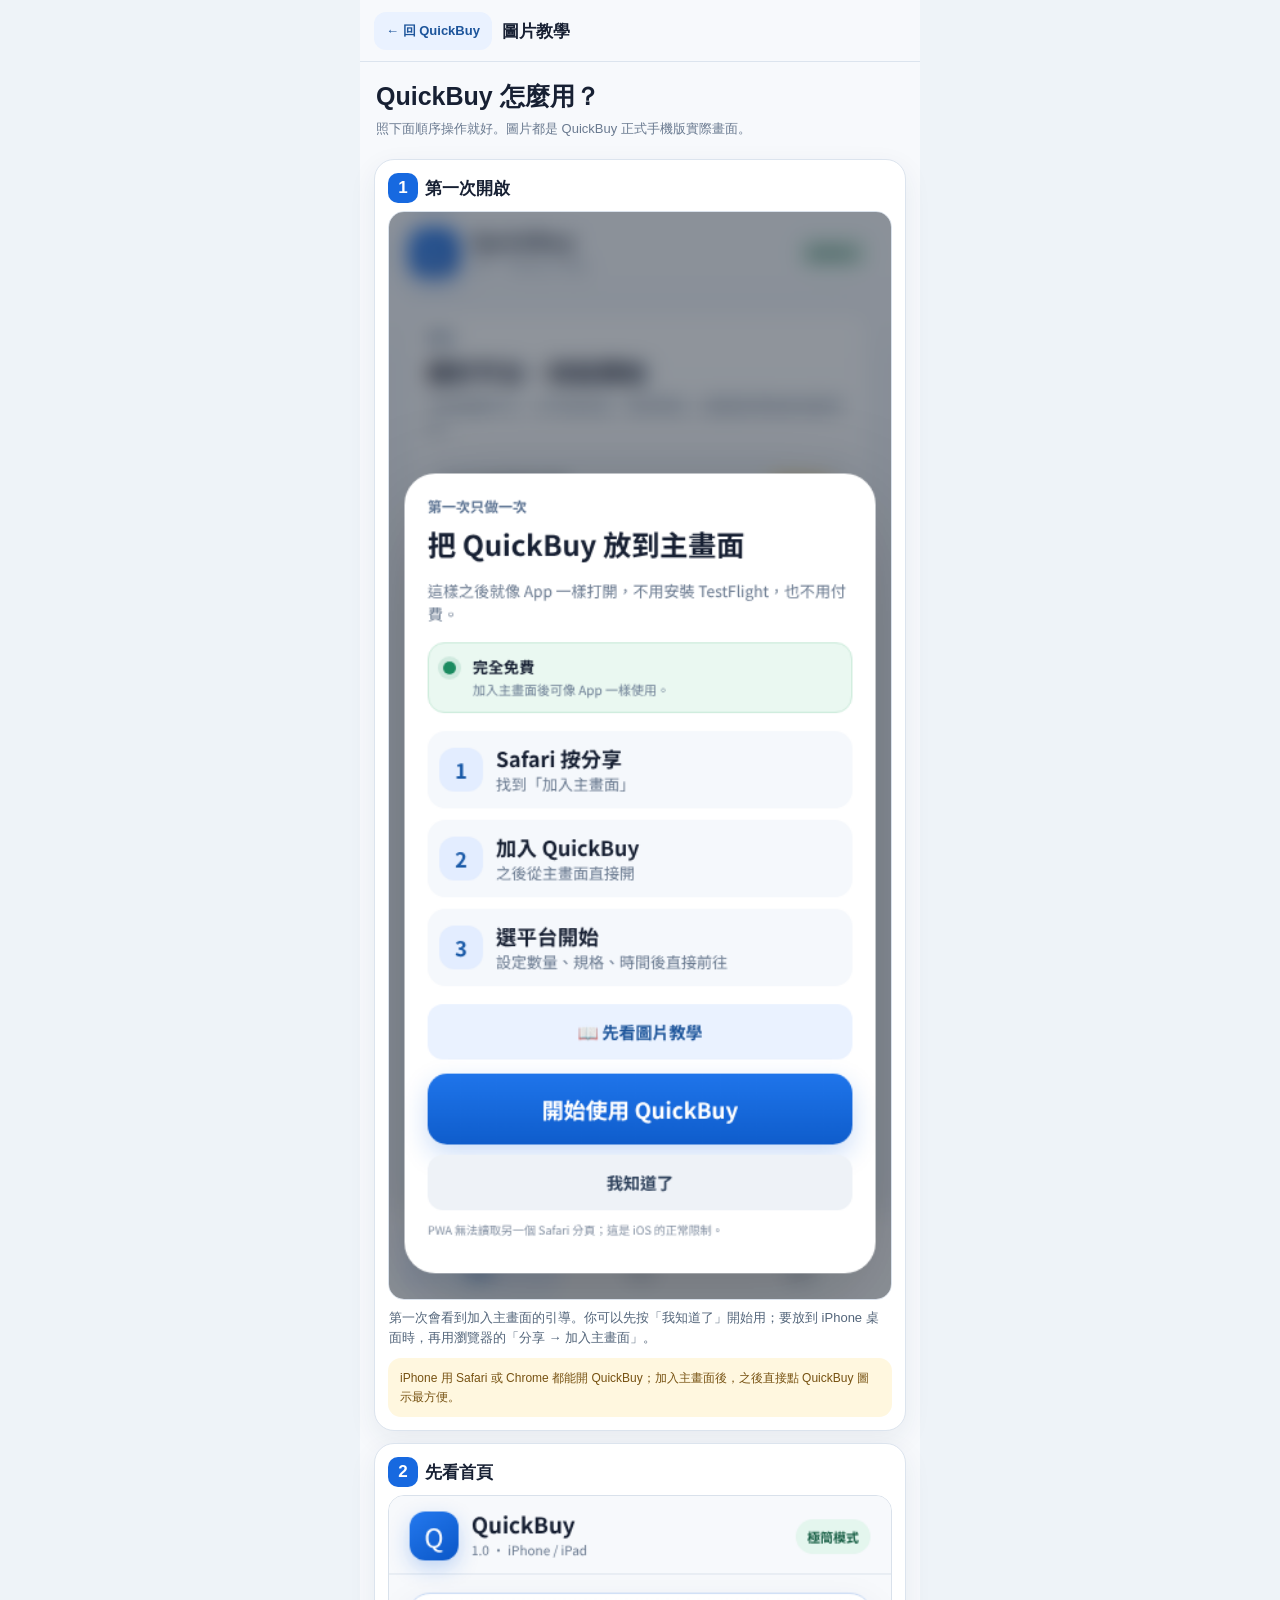
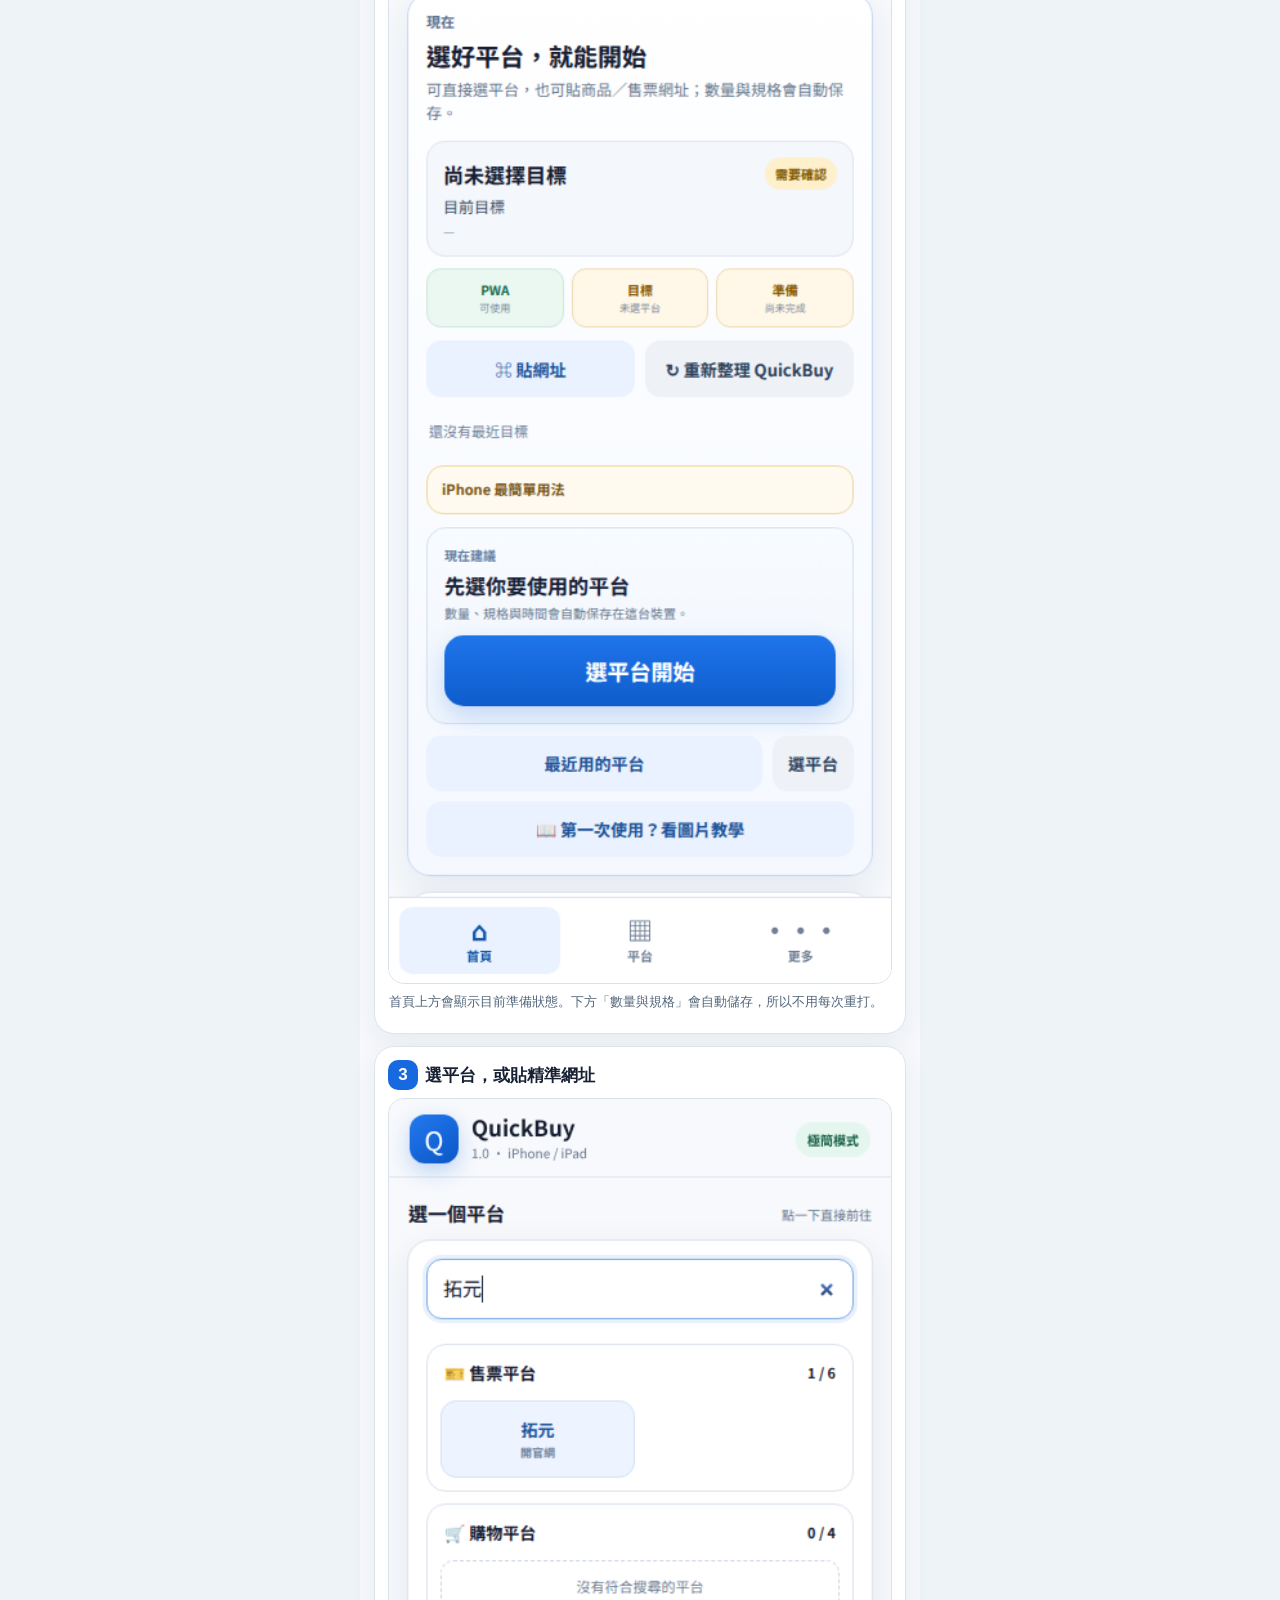
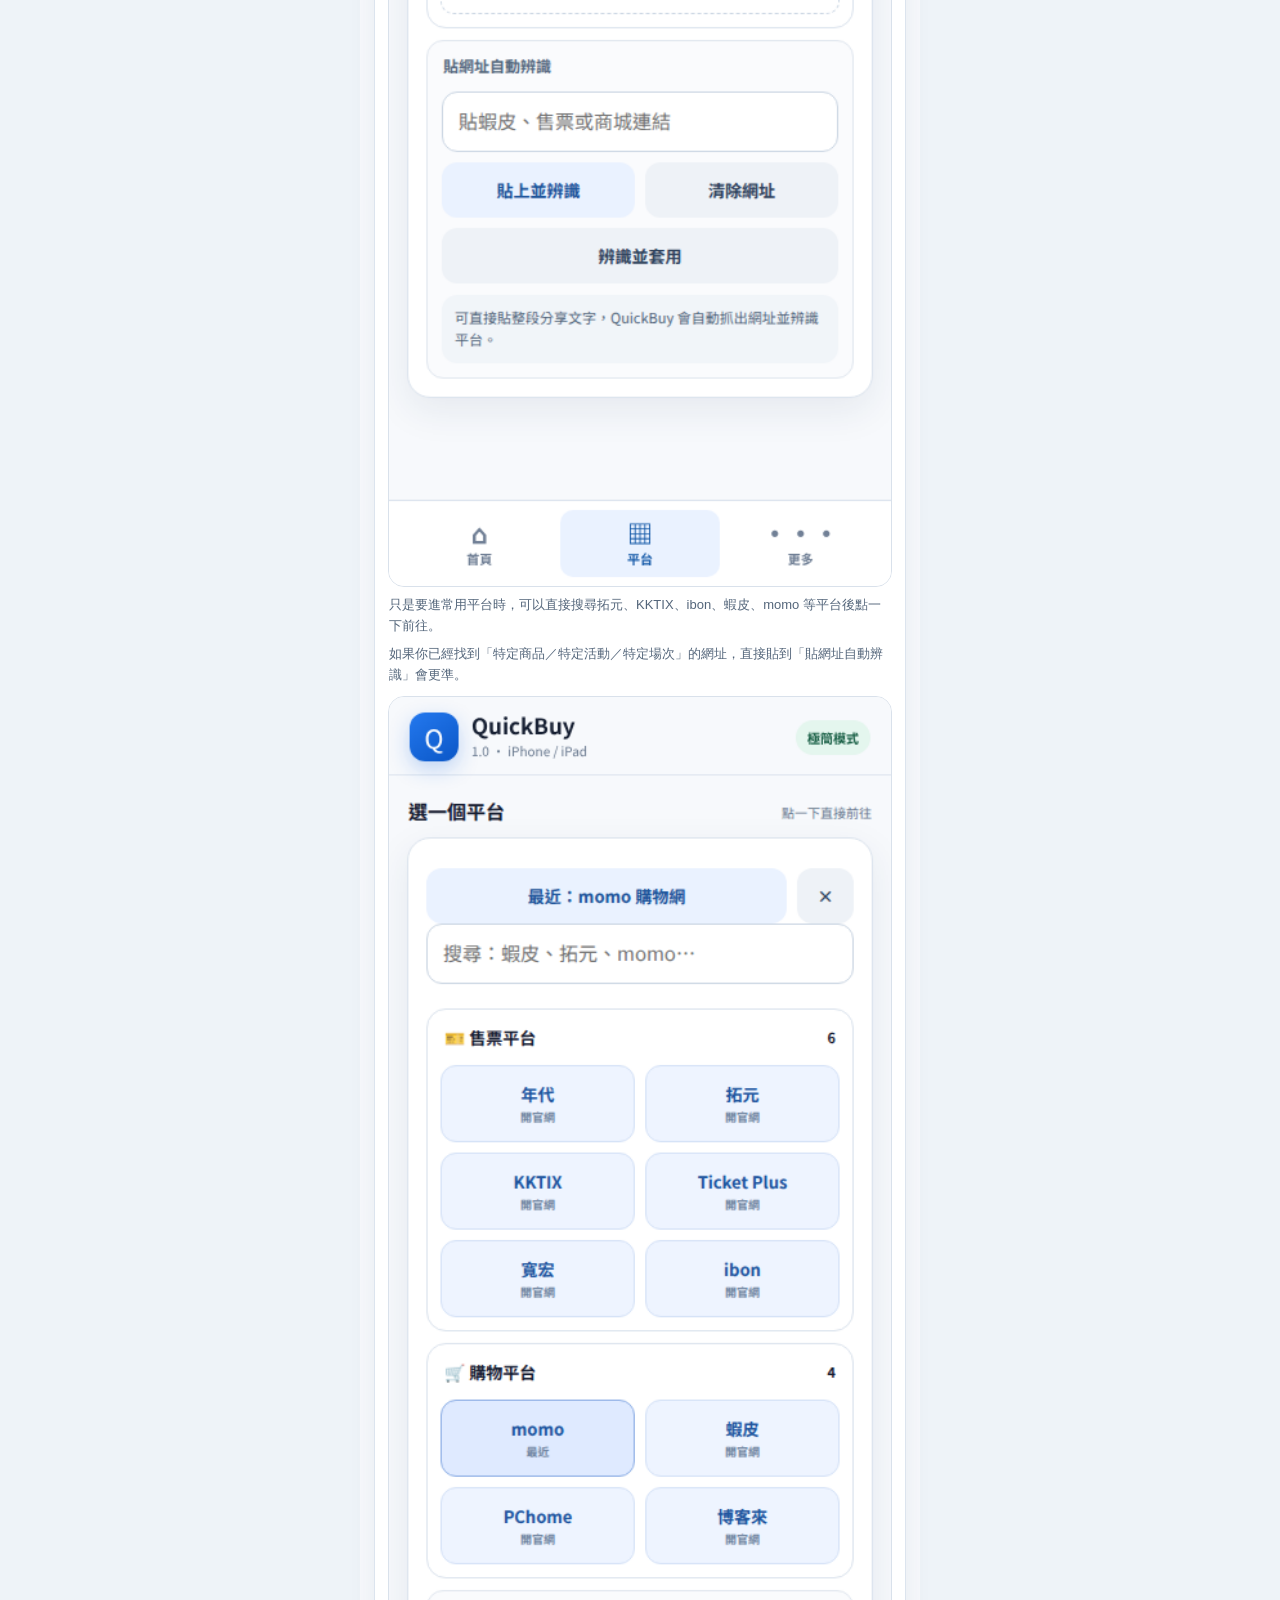
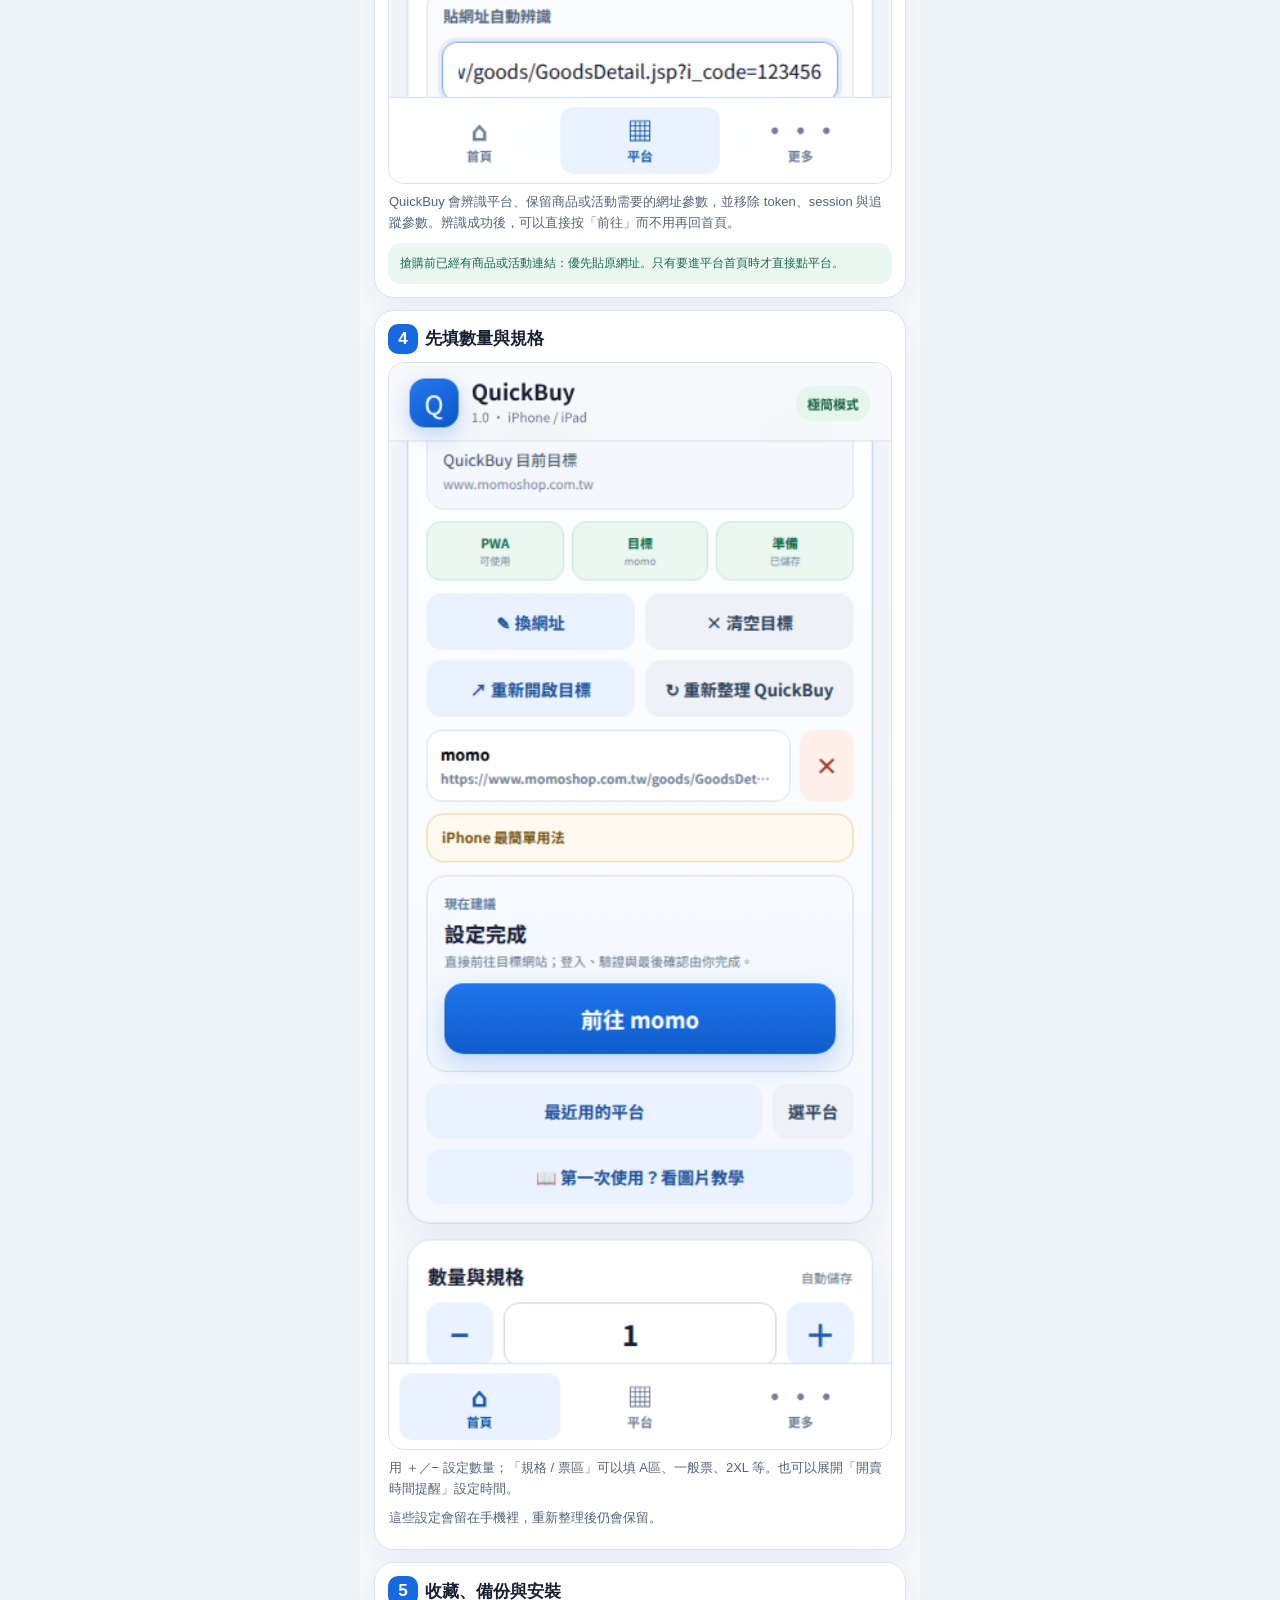
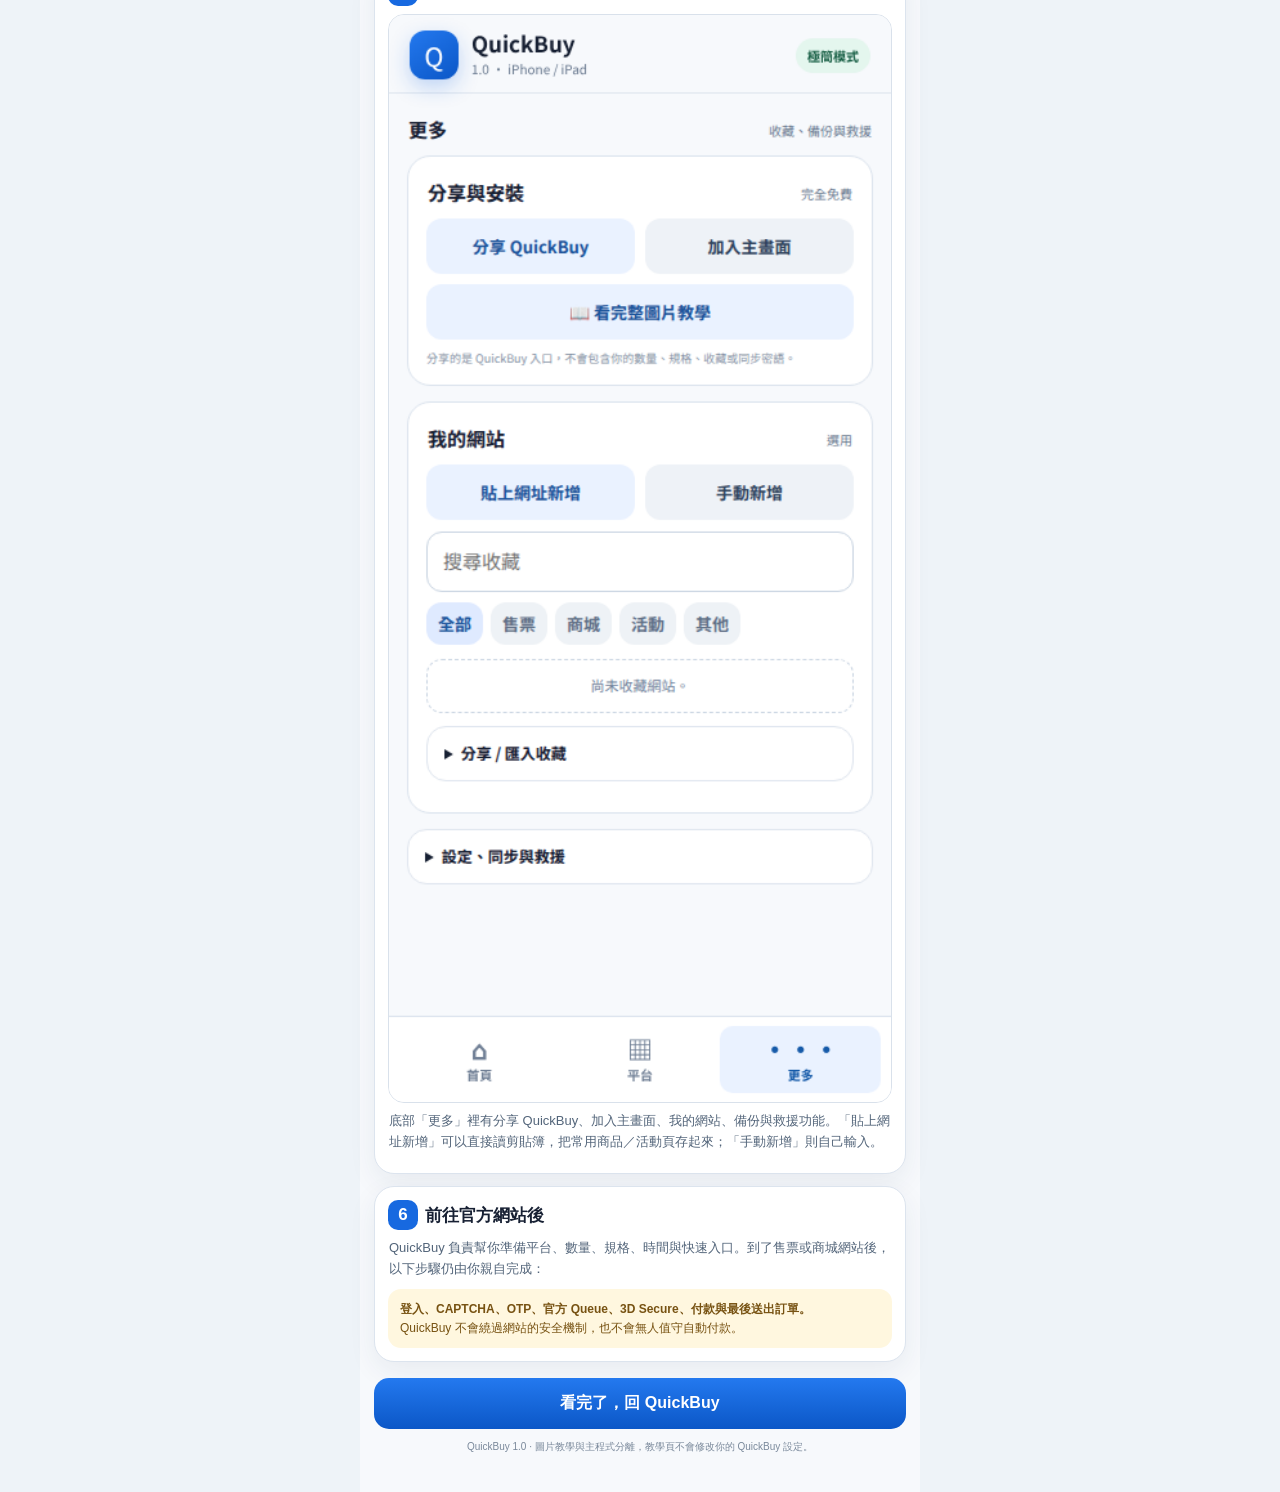
==== commit 298a1daa: "Show exact URL workflow in image tutorial" ====
--- a/docs/tutorial.html
+++ b/docs/tutorial.html
@@ -31,9 +31,11 @@
 <p>首頁上方會顯示目前準備狀態。下方「數量與規格」會自動儲存，所以不用每次重打。</p></section>
 
 <section class="step"><h2><span class="num">3</span>選平台，或貼精準網址</h2>
-<img class="shot" src="tutorial/03-platform.png" alt="QuickBuy 平台選擇與貼網址畫面">
+<img class="shot" src="tutorial/03-platform.png" alt="QuickBuy 平台選擇畫面">
 <p>只是要進常用平台時，可以直接搜尋拓元、KKTIX、ibon、蝦皮、momo 等平台後點一下前往。</p>
-<p>如果你已經找到「特定商品／特定活動／特定場次」的網址，直接貼到「貼網址自動辨識」會更準。QuickBuy 會辨識平台、保留商品或活動需要的網址參數，並移除 token、session 與追蹤參數。</p>
+<p>如果你已經找到「特定商品／特定活動／特定場次」的網址，直接貼到「貼網址自動辨識」會更準。</p>
+<img class="shot" src="tutorial/03-url.png" alt="QuickBuy 貼精準網址、自動辨識並直接前往" style="margin-top:10px">
+<p>QuickBuy 會辨識平台、保留商品或活動需要的網址參數，並移除 token、session 與追蹤參數。辨識成功後，可以直接按「前往」而不用再回首頁。</p>
 <div class="tip good">搶購前已經有商品或活動連結：優先貼原網址。只有要進平台首頁時才直接點平台。</div></section>
 
 <section class="step"><h2><span class="num">4</span>先填數量與規格</h2>
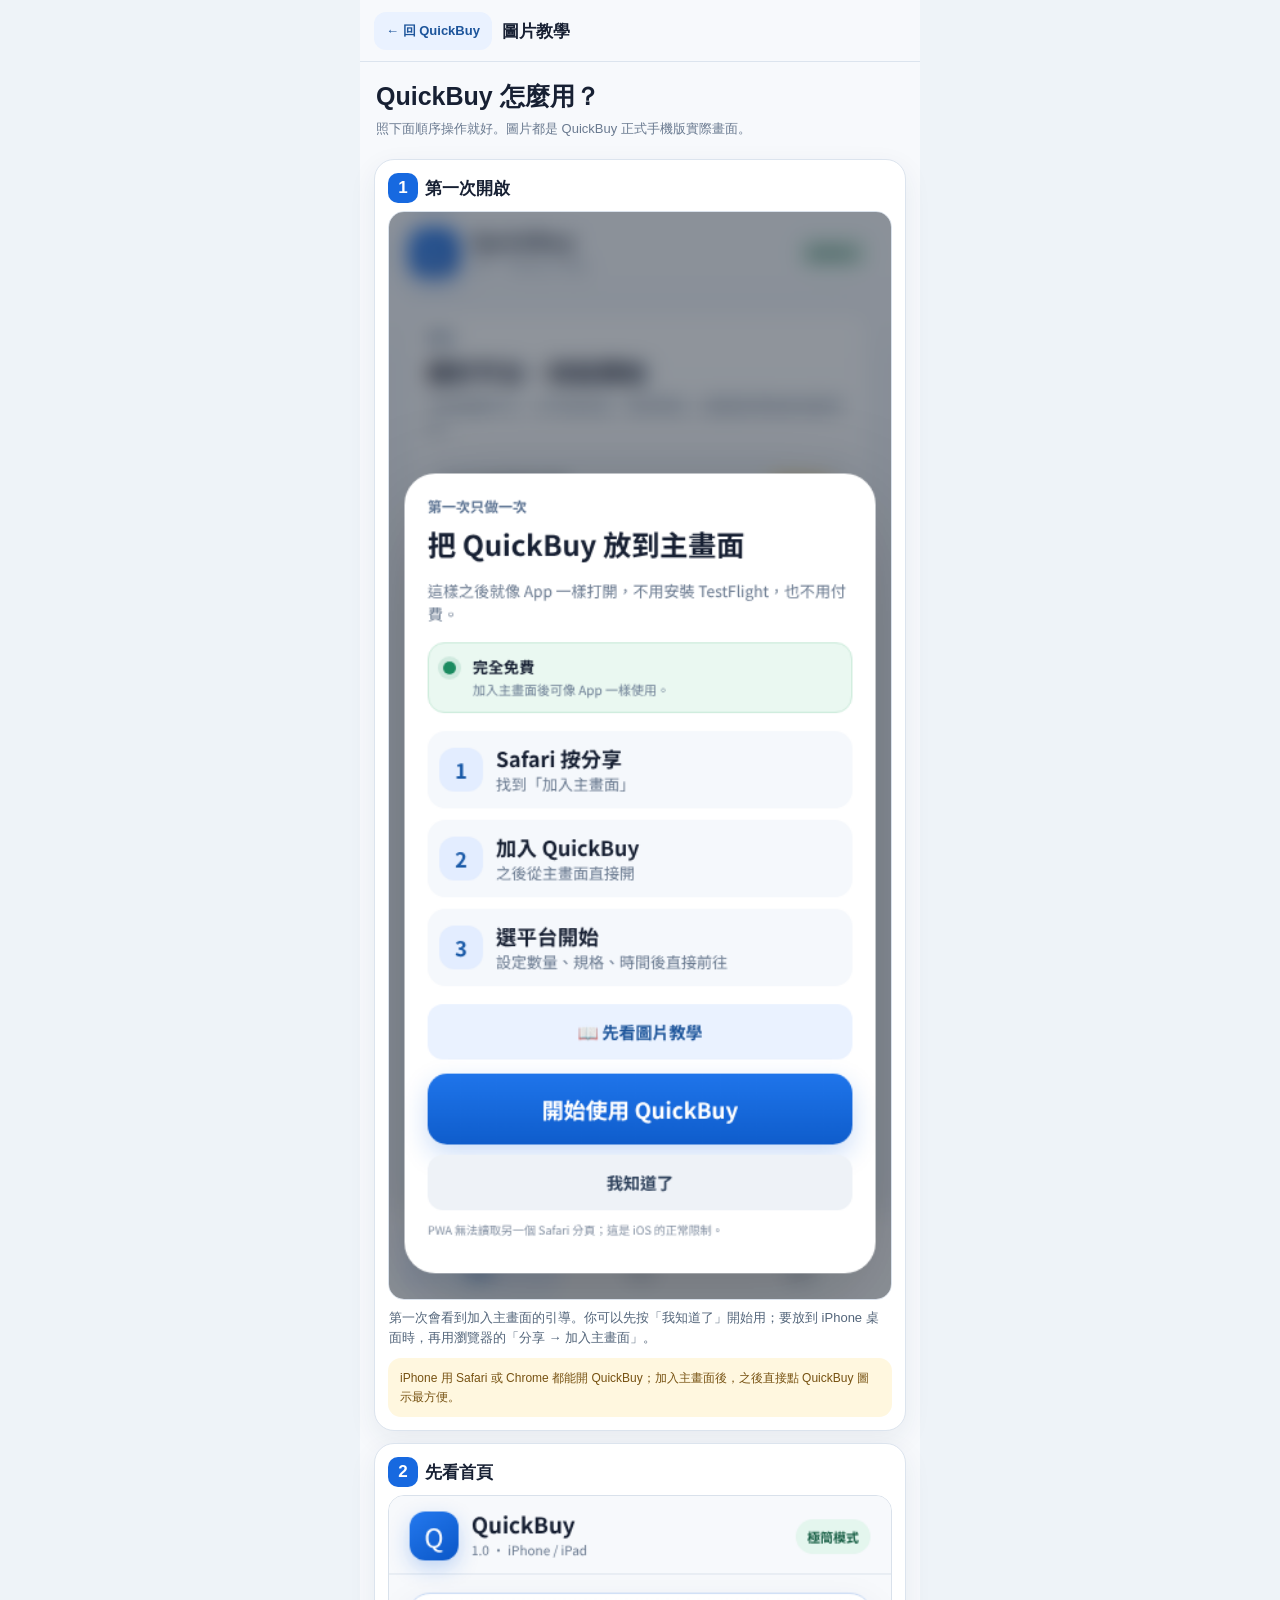
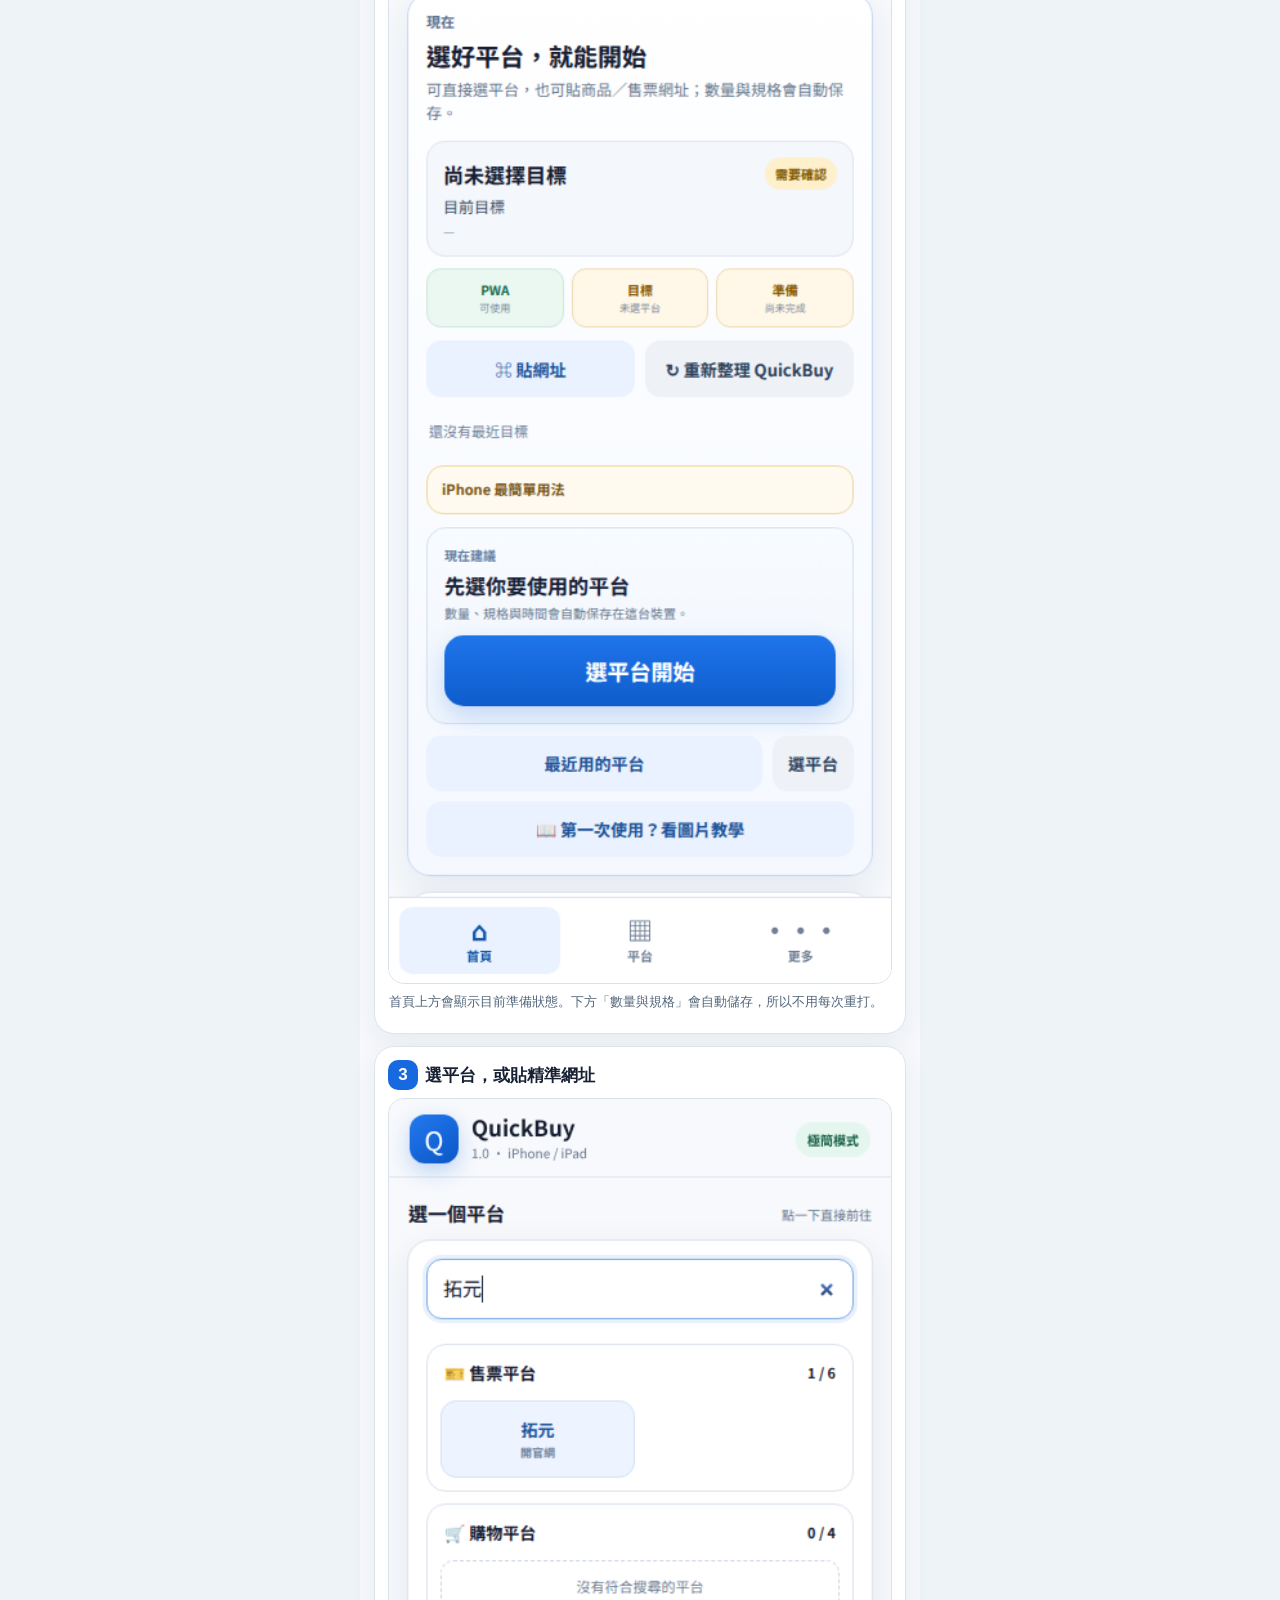
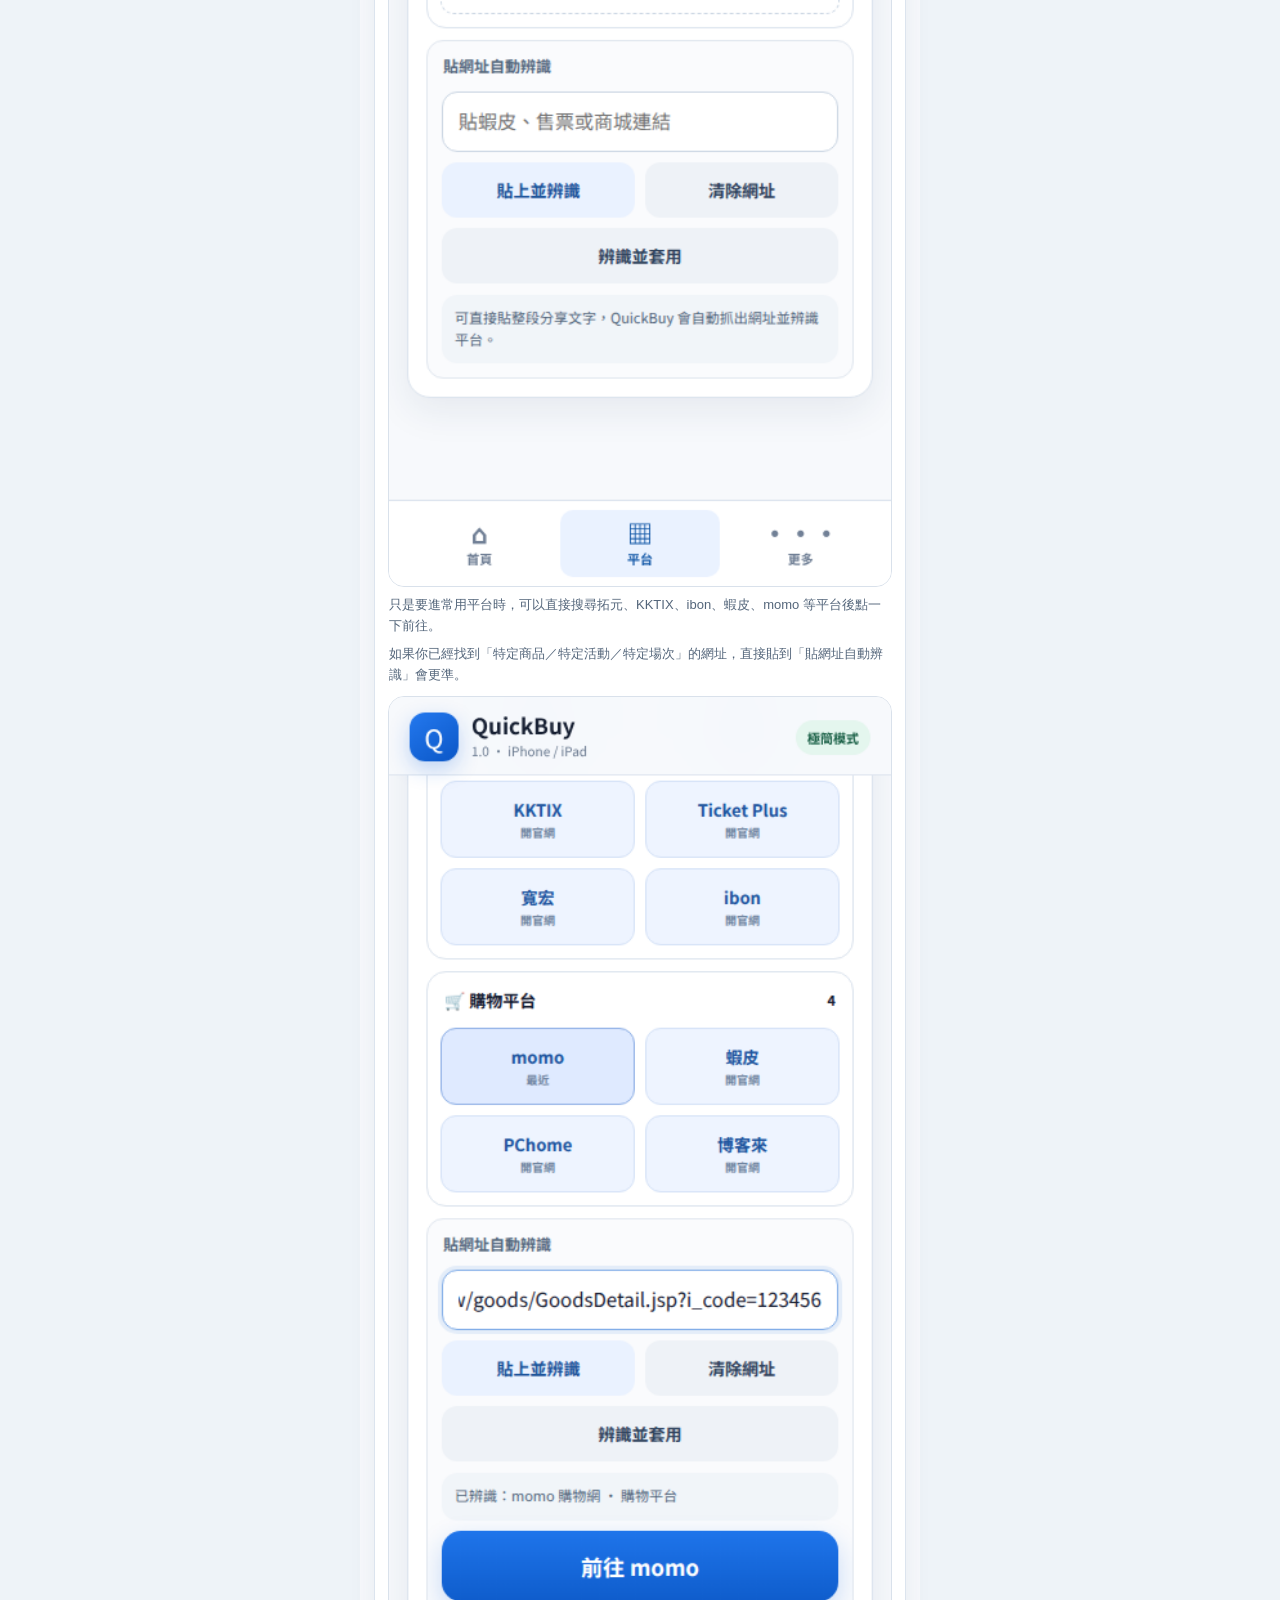
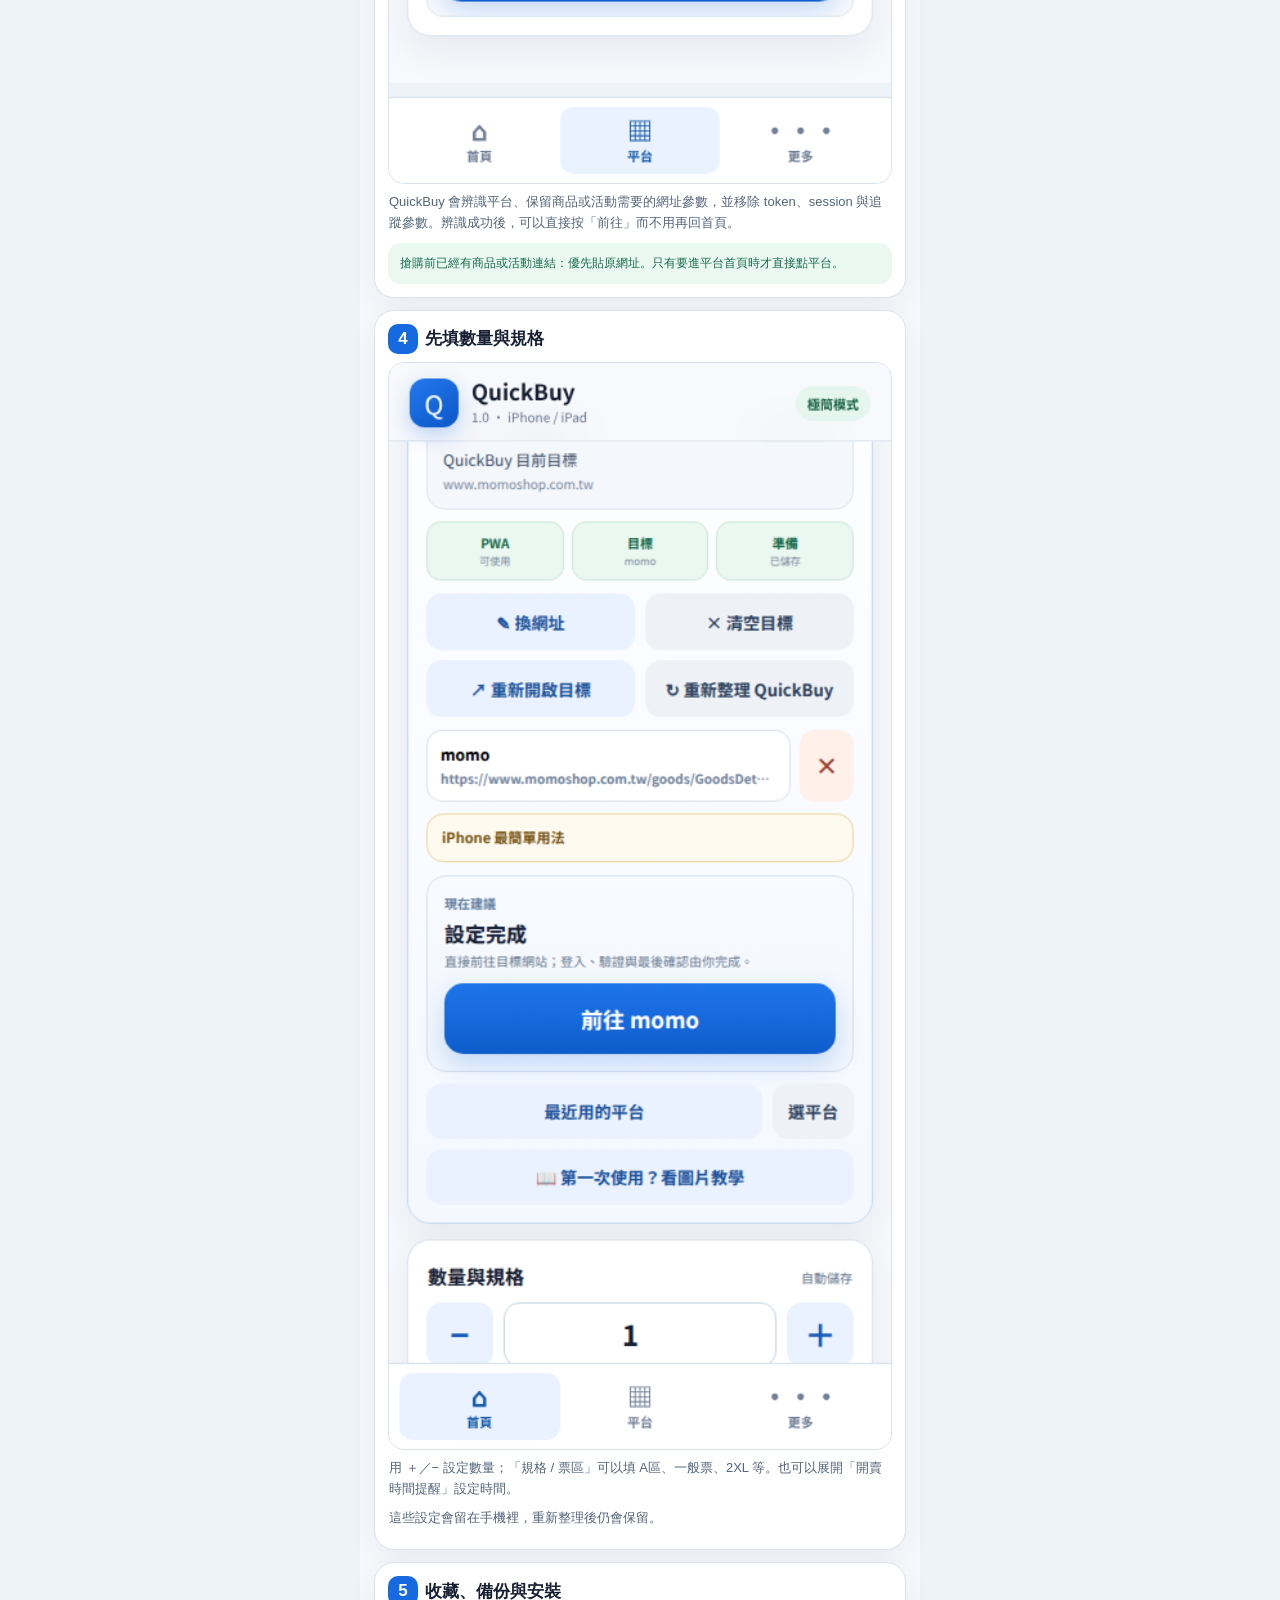
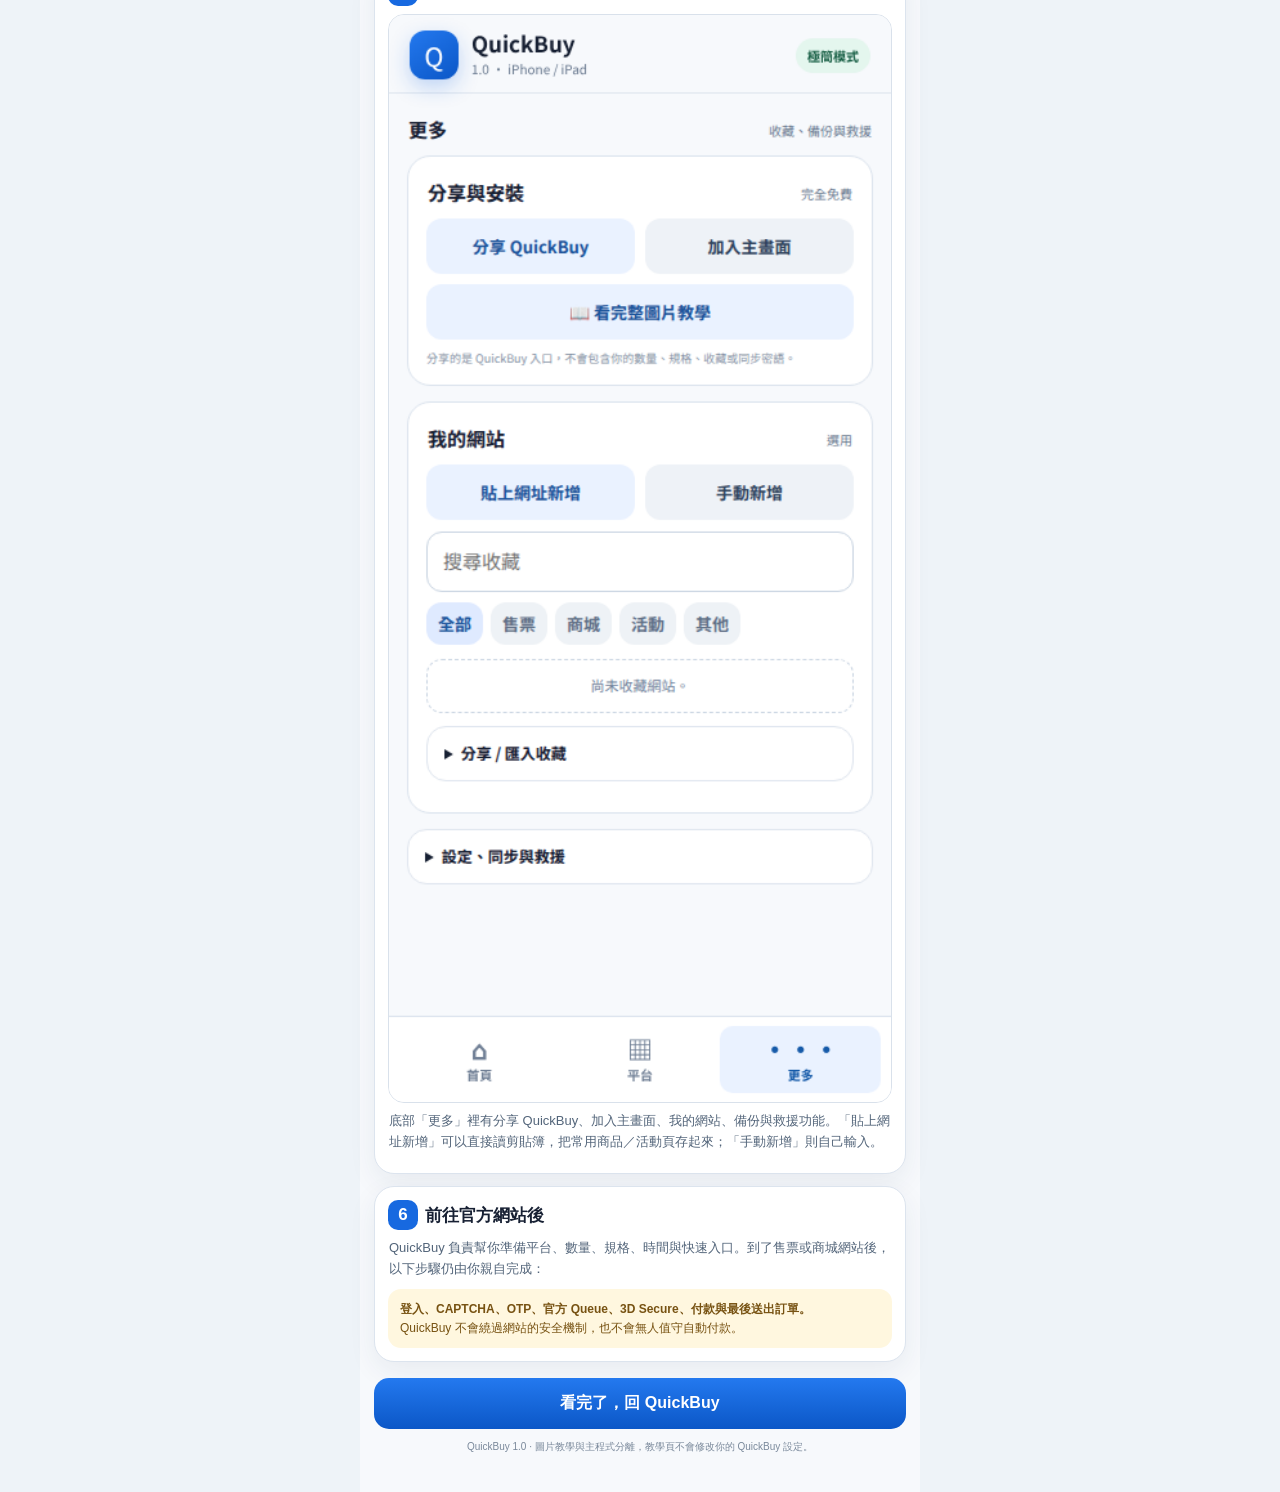
==== commit ed5348fd: "Deploy verified exact-URL tutorial images" ====
--- a/docs/tutorial.html
+++ b/docs/tutorial.html
@@ -53,5 +53,5 @@
 
 <a class="cta" href="./">看完了，回 QuickBuy</a>
 <p class="small">QuickBuy 1.0 · 圖片教學與主程式分離，教學頁不會修改你的 QuickBuy 設定。</p>
-</main><!-- tutorial screenshots refreshed with Noto Sans CJK TC -->
+</main><!-- tutorial screenshots verified 2026-09-20: exact URL direct-open included -->
 </body></html>
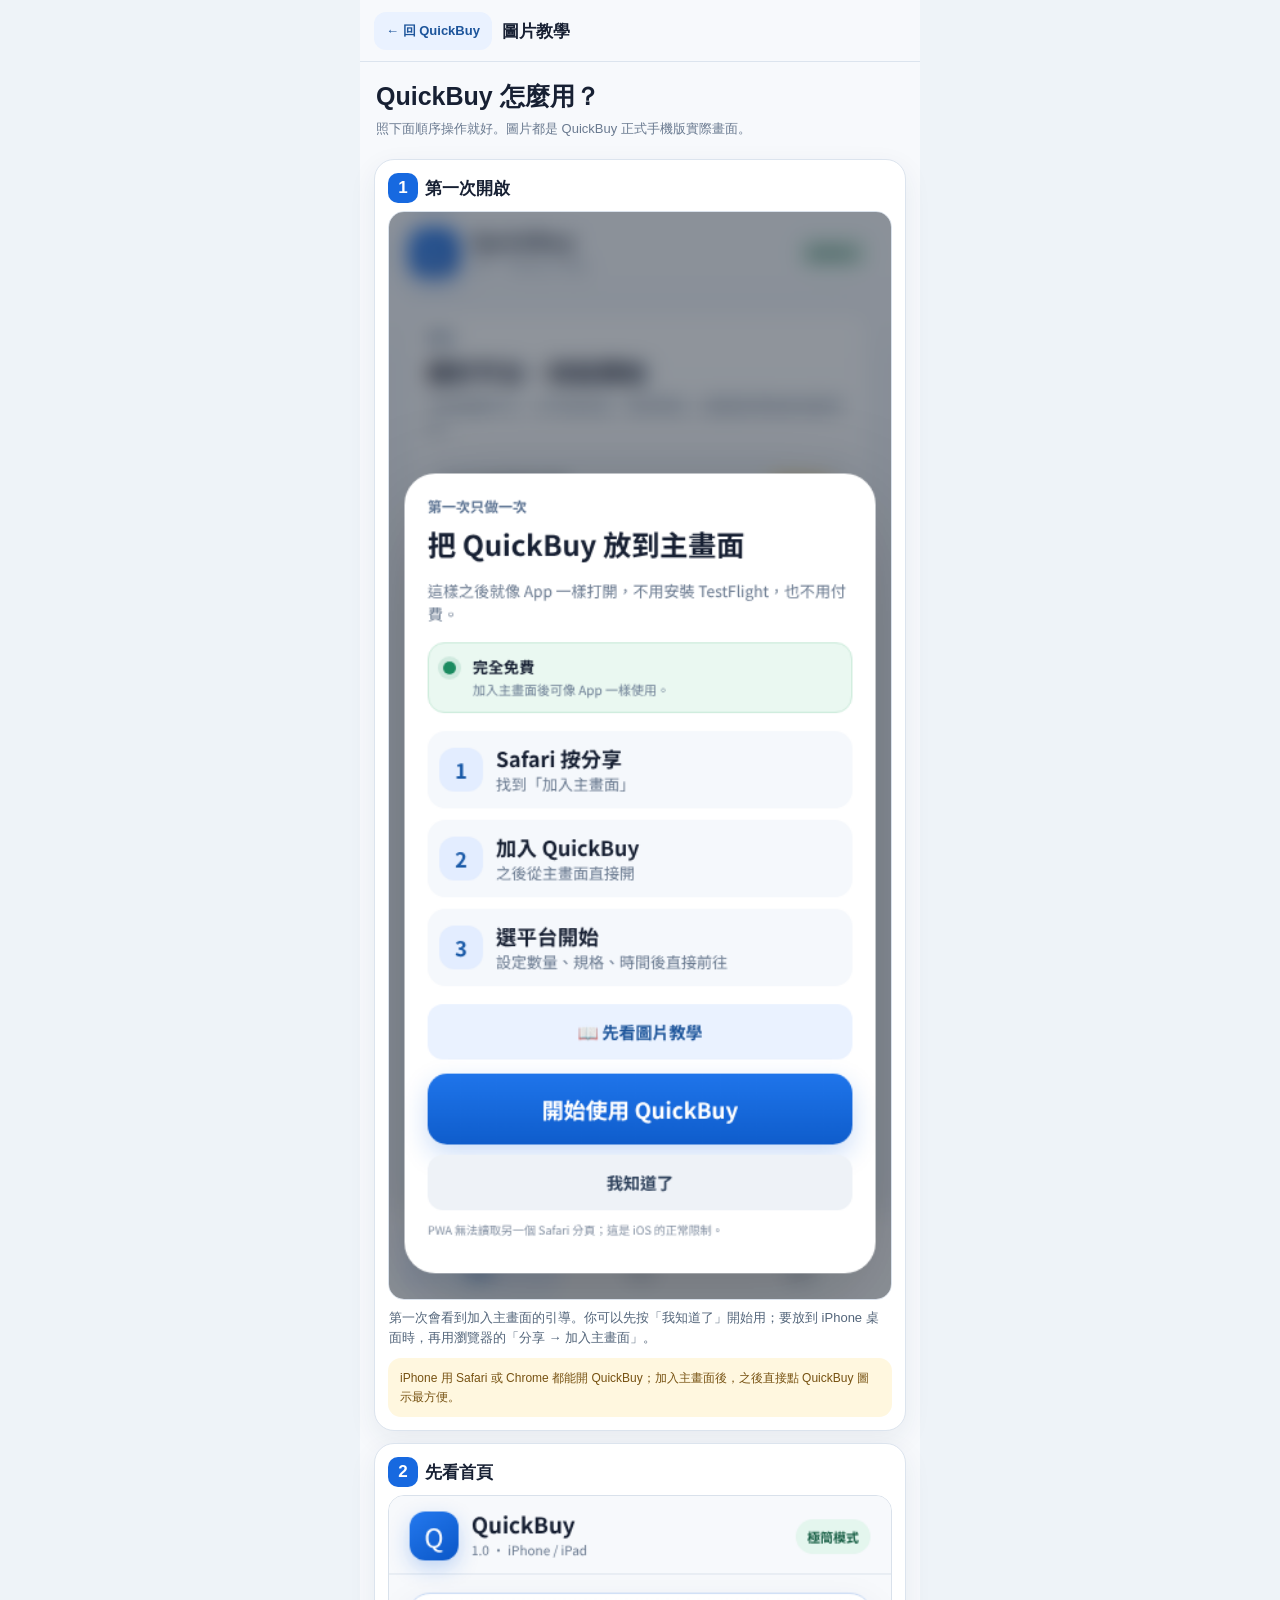
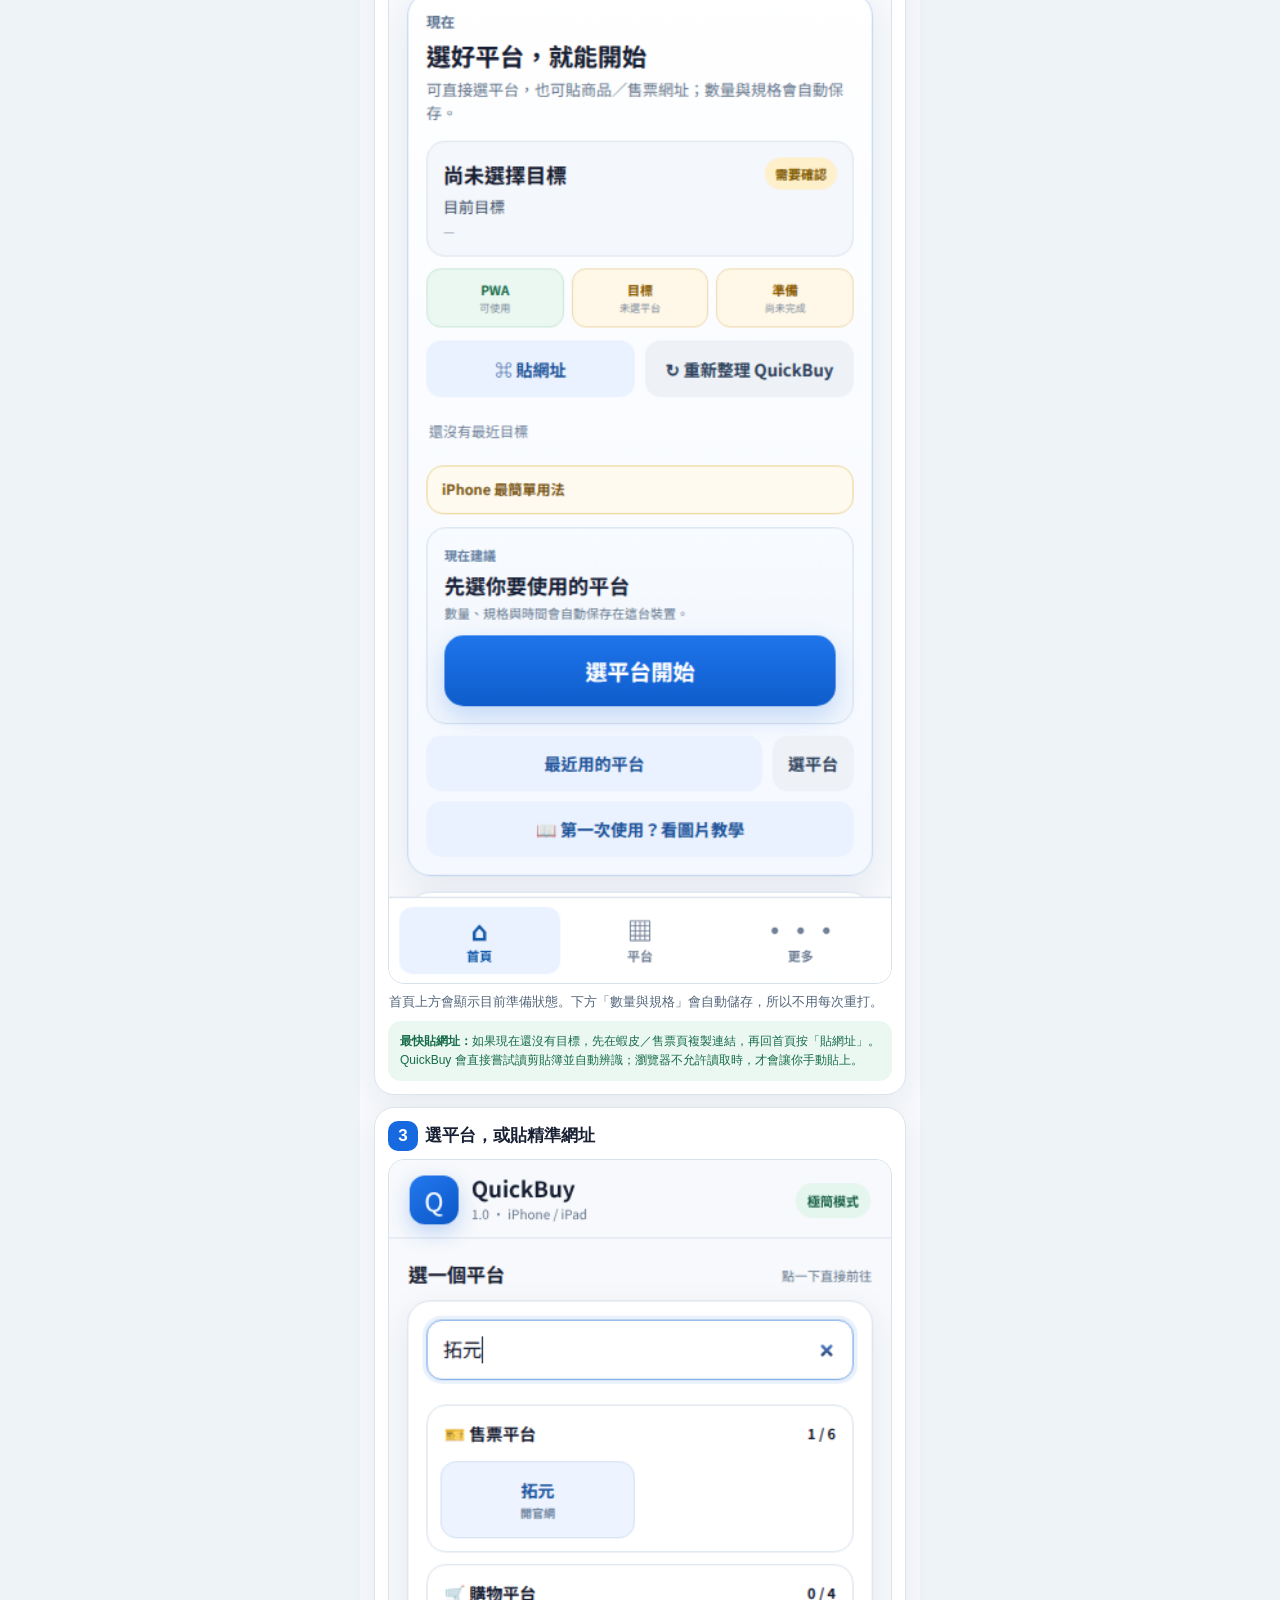
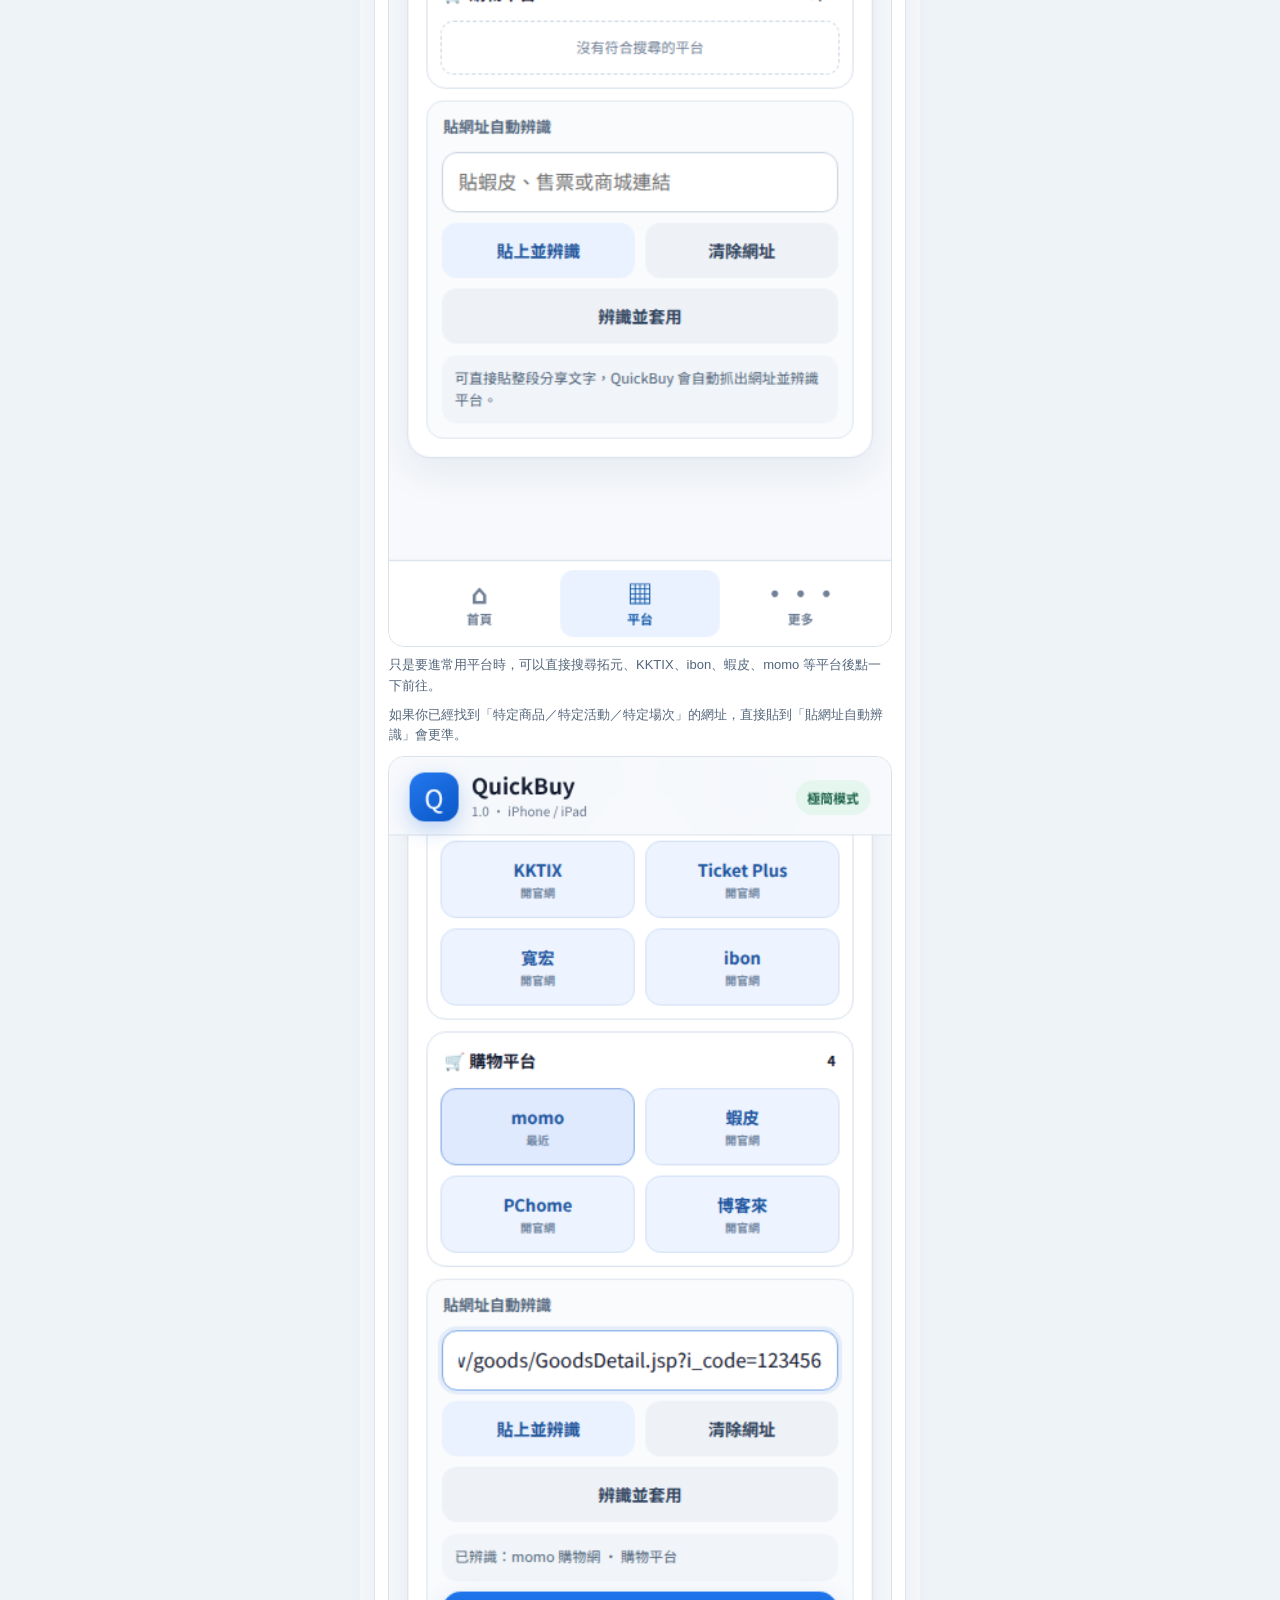
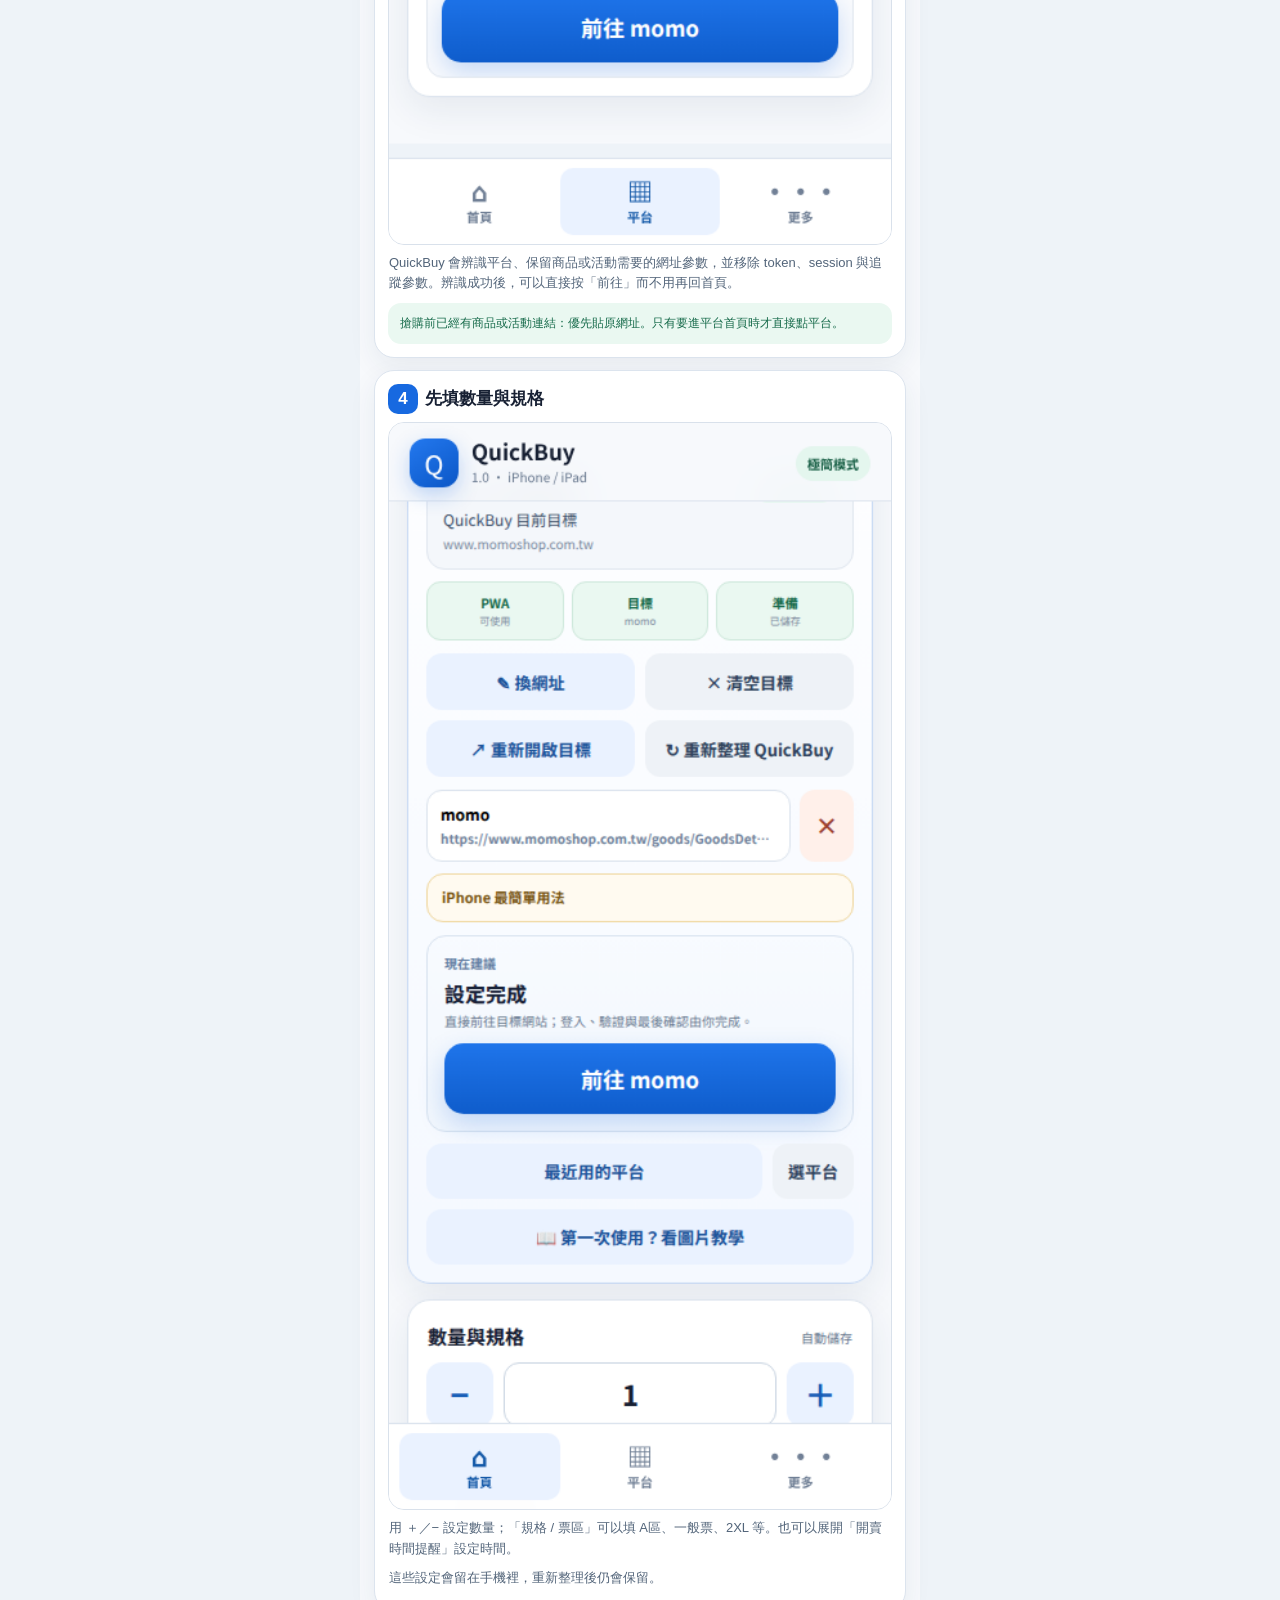
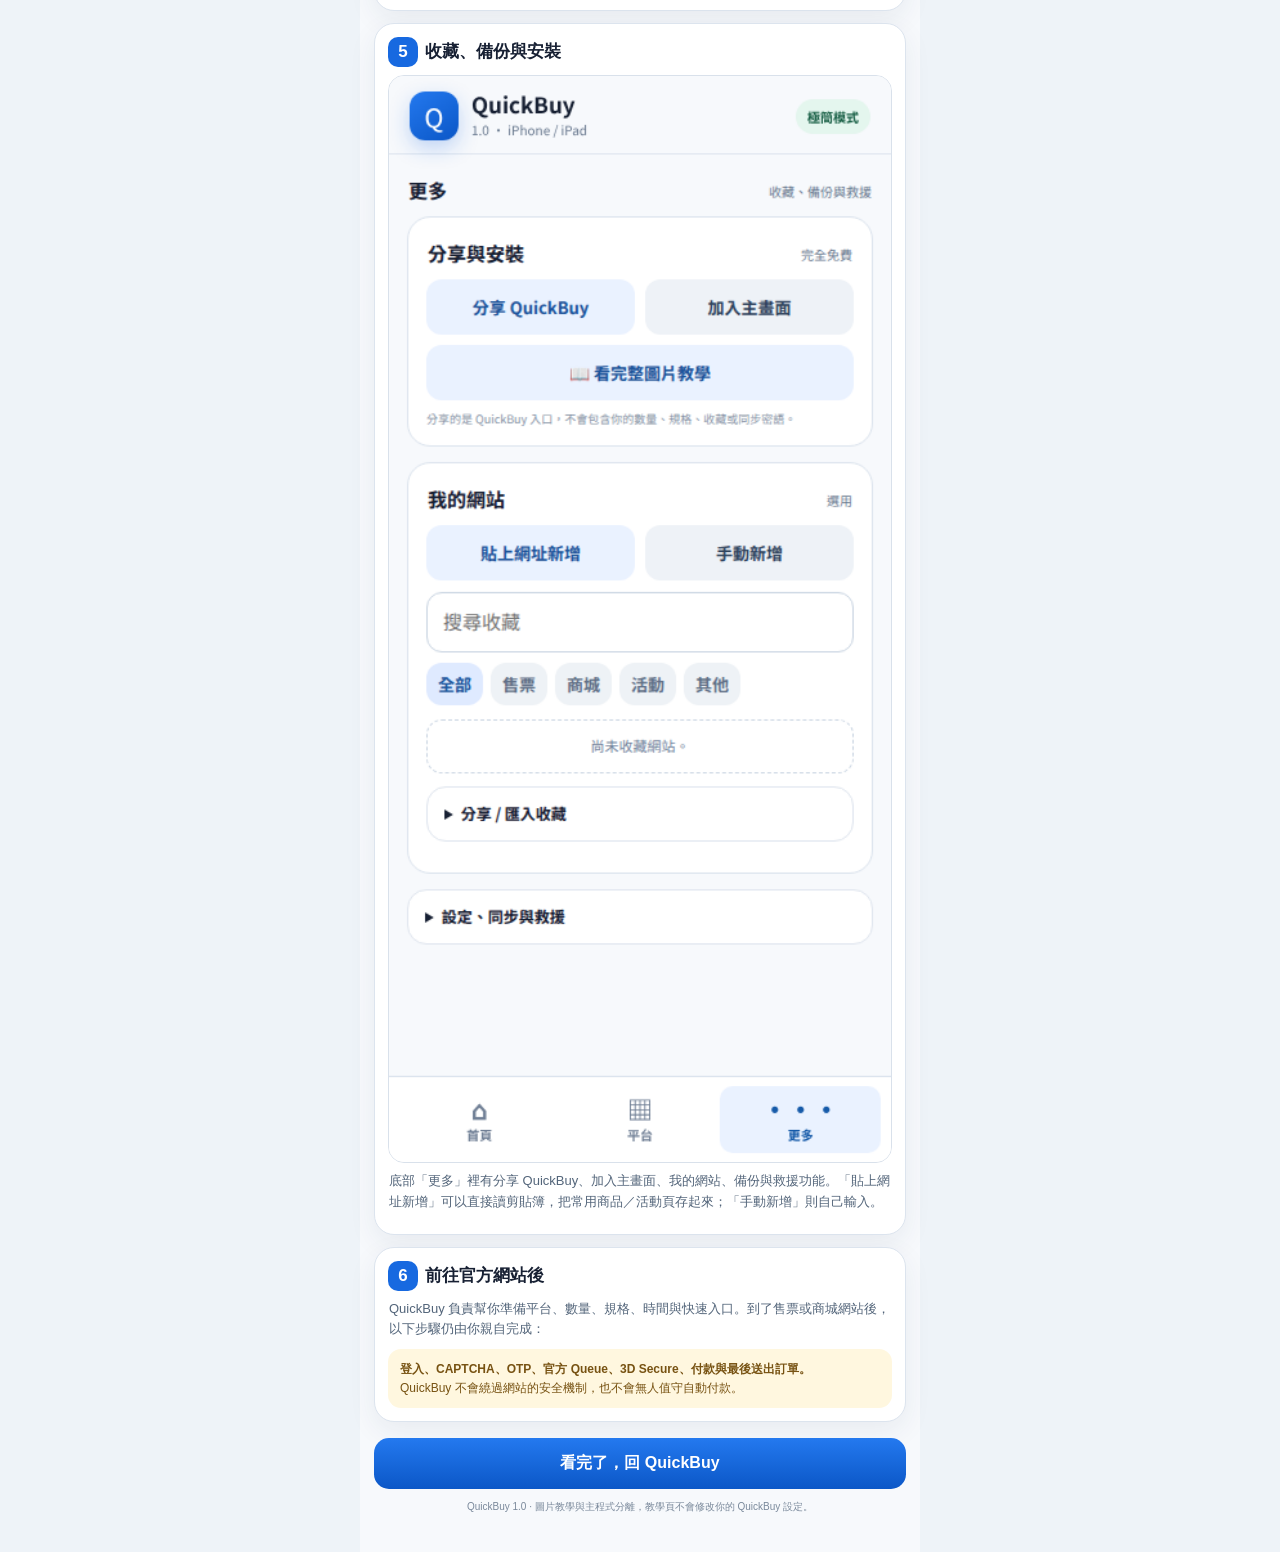
==== commit 3574d3b3: "Teach one-tap clipboard URL flow" ====
--- a/docs/tutorial.html
+++ b/docs/tutorial.html
@@ -28,7 +28,8 @@
 
 <section class="step"><h2><span class="num">2</span>先看首頁</h2>
 <img class="shot" src="tutorial/02-home.png" alt="QuickBuy 首頁">
-<p>首頁上方會顯示目前準備狀態。下方「數量與規格」會自動儲存，所以不用每次重打。</p></section>
+<p>首頁上方會顯示目前準備狀態。下方「數量與規格」會自動儲存，所以不用每次重打。</p>
+<div class="tip good"><b>最快貼網址：</b>如果現在還沒有目標，先在蝦皮／售票頁複製連結，再回首頁按「貼網址」。QuickBuy 會直接嘗試讀剪貼簿並自動辨識；瀏覽器不允許讀取時，才會讓你手動貼上。</div></section>
 
 <section class="step"><h2><span class="num">3</span>選平台，或貼精準網址</h2>
 <img class="shot" src="tutorial/03-platform.png" alt="QuickBuy 平台選擇畫面">
